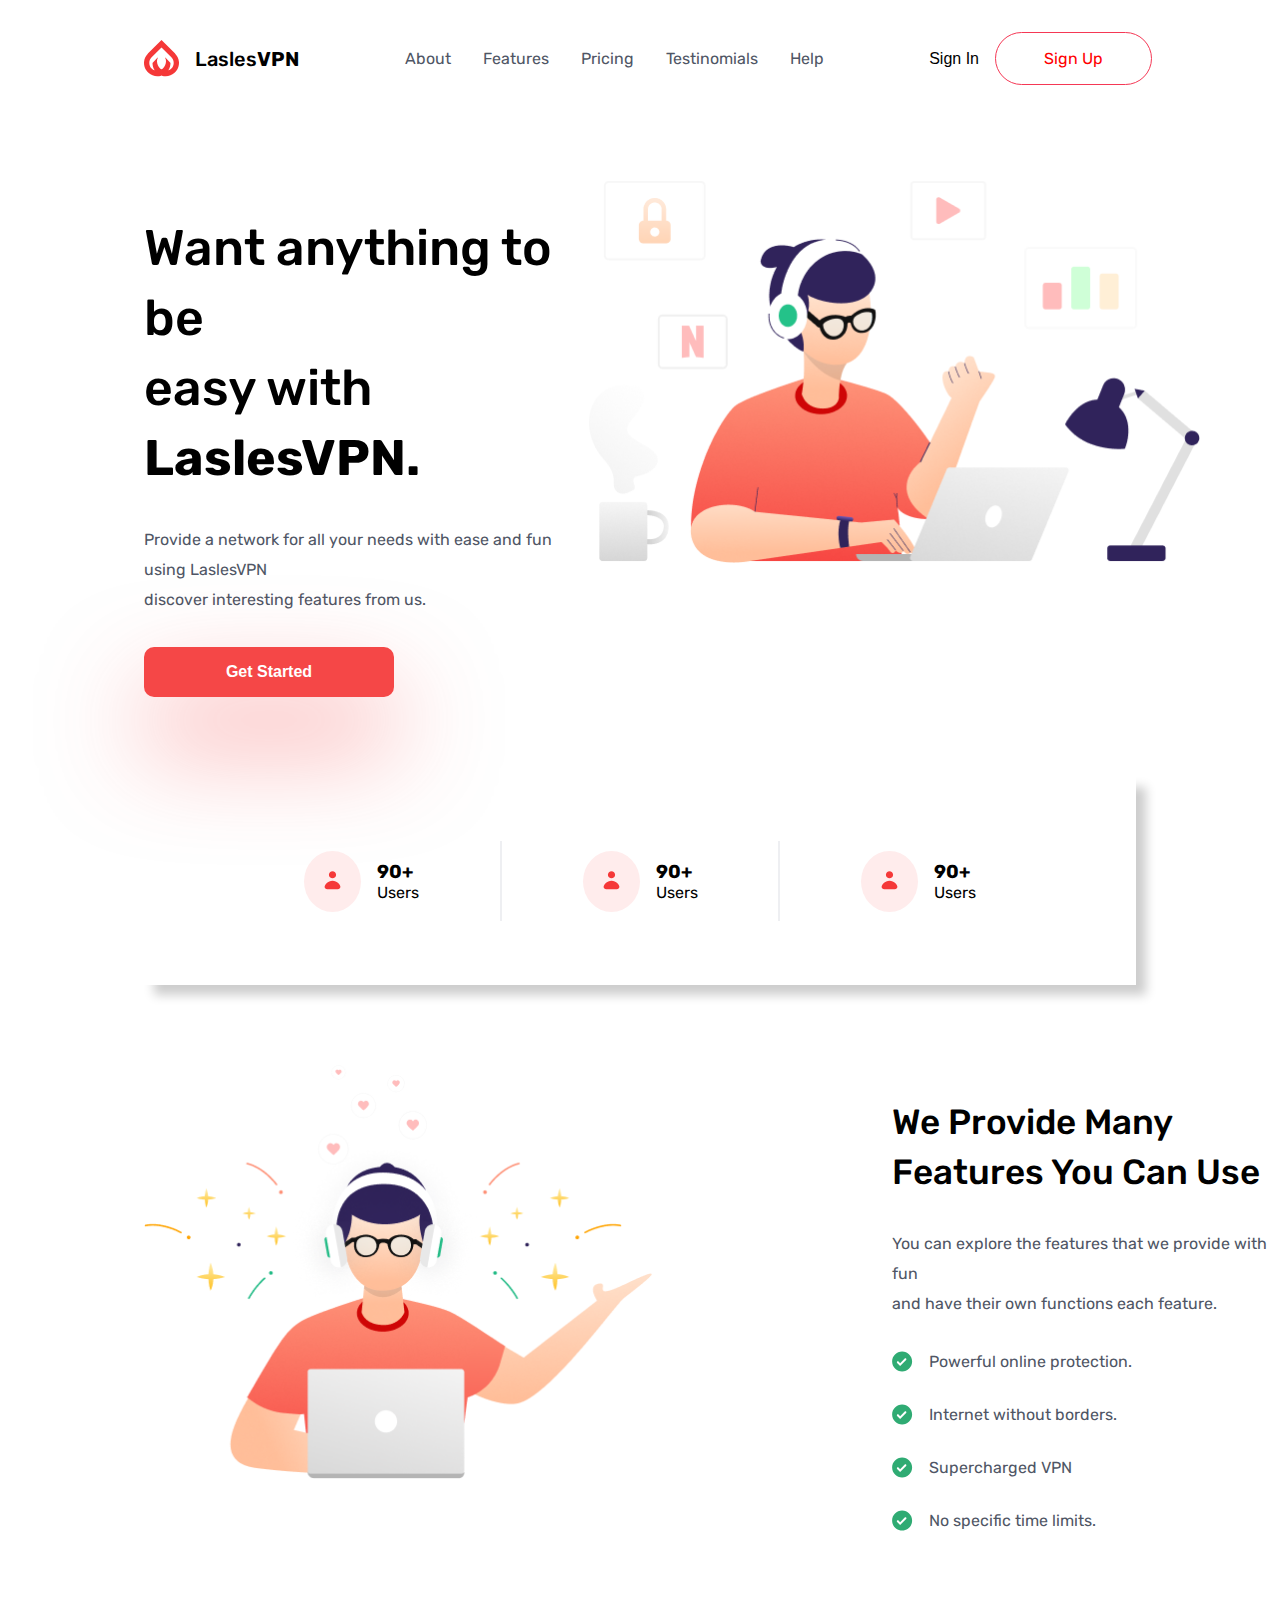
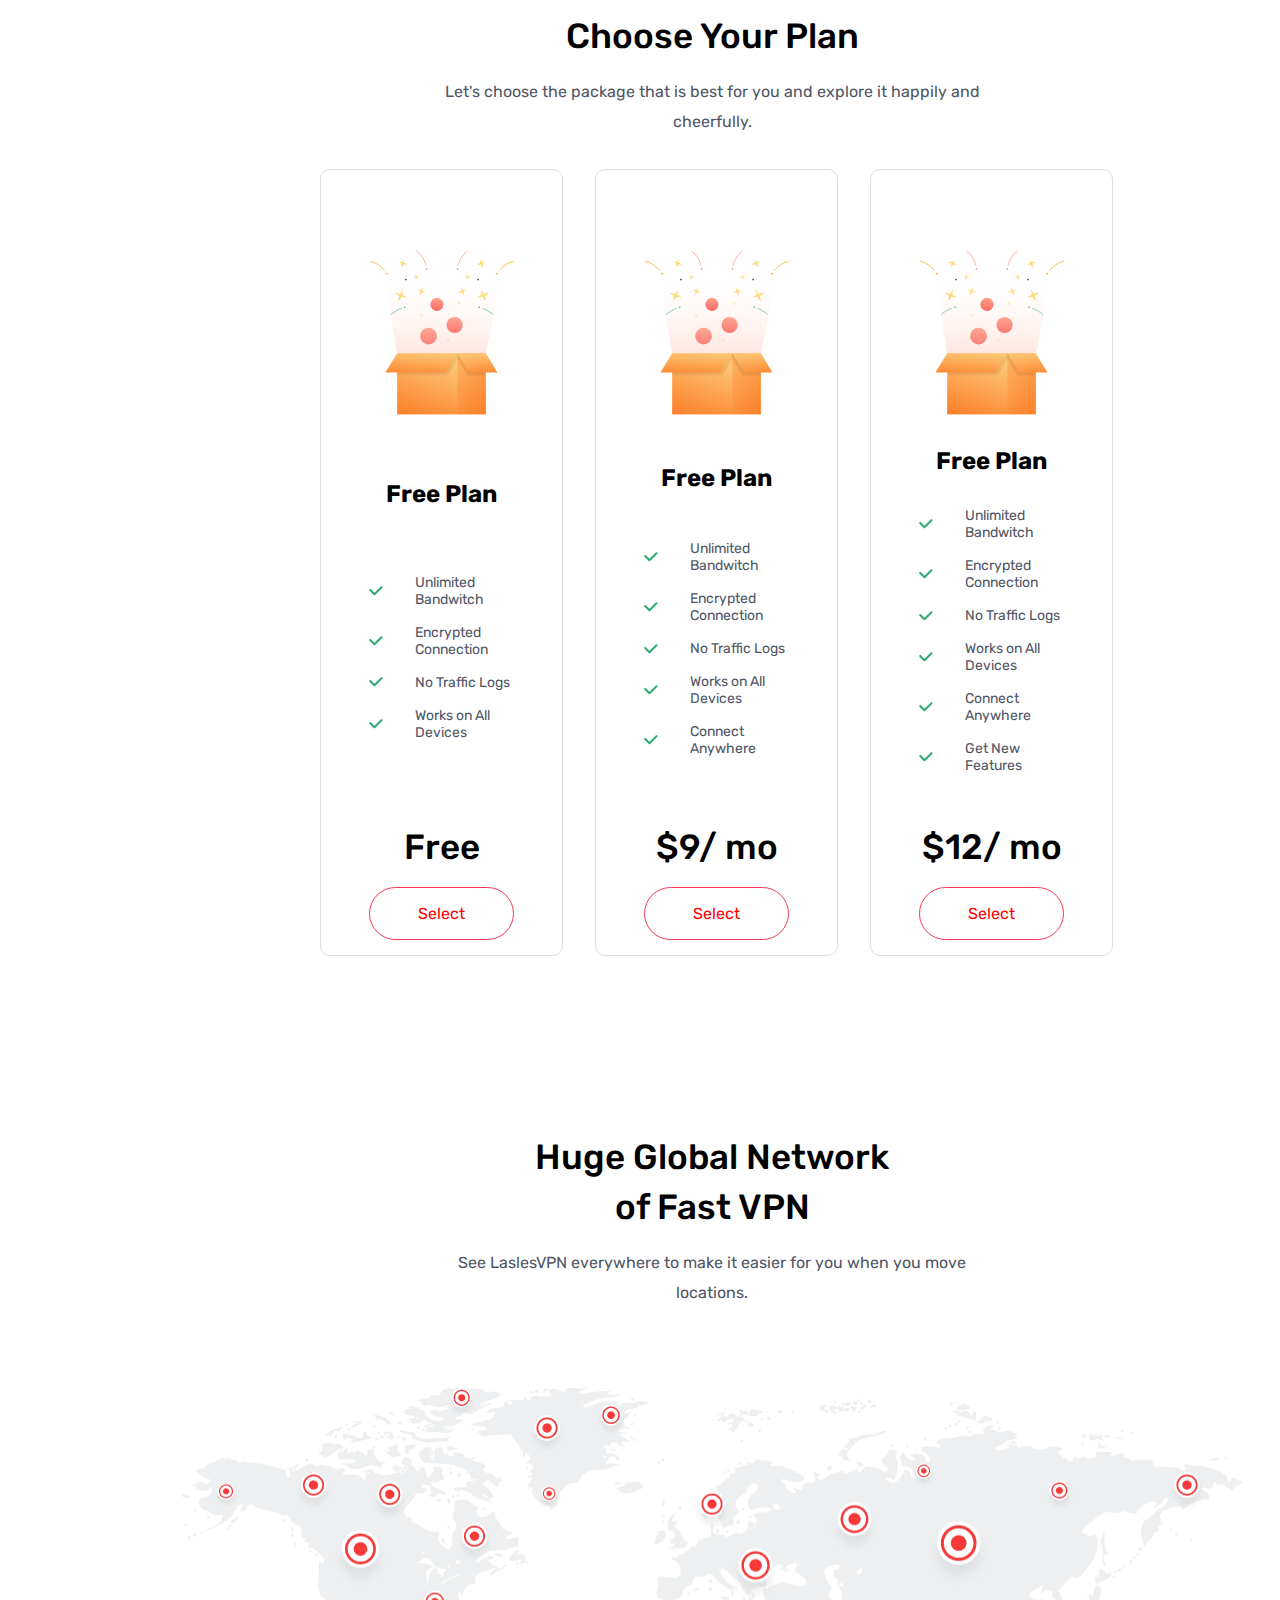
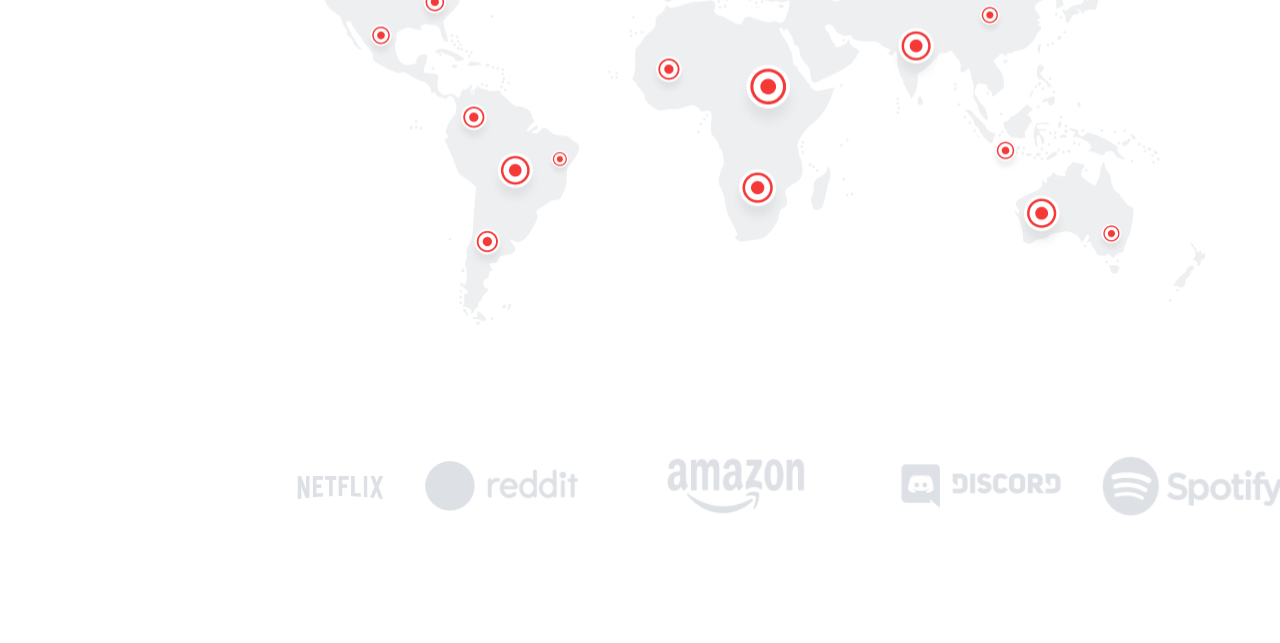
==== index.html @ 089697c0 "Initial Commit" ====
<!DOCTYPE html>
<html lang="en">
<head>
    <meta charset="UTF-8">
    <meta name="viewport" content="width=device-width, initial-scale=1.0">
    <title>LaslesVPN</title>
    <link rel="stylesheet" href="./css/styles.css">
</head>
<body>
    <div class="container">
        <!-- Header Section -->
        <header>
            <div class="logowrapper">
                <img src="./images/logo.svg" alt="" srcset="">
                <p><span class="lasles">Lasles</span><div class="vpn">vpn</div></p>
            </div>
            <nav class="nav-links">
                <ul>
                    <li>About</li>
                    <li>Features</li>
                    <li>Pricing</li>
                    <li>Testinomials</li>
                    <li>Help</li>
                </ul>
            </nav>
            <div class="buttons">
                <button>Sign In</button>
                <buttton class="btn">Sign Up</buttton>
            </div>
        </header>

        <!-- Hero Section -->

        <div class="hero">
            <div class="left-section">
                <h1>Want anything to be <br> easy with <span class="bolder">LaslesVPN.</span> </h1>
                <p>Provide a network for all your needs with ease and fun using LaslesVPN <br> discover interesting features from us.</p>
                <button class="get-started">get started</button>
            </div>
            <div class="right-section">
                <img src="./images/study.png" alt="studying" srcset="" height="382" width="611">
            </div>
        </div>

        <div class="feature">
            <div class="feature-box">
               <div class="iconswrapper">
                <img src="./images/user.svg" alt="" srcset="">
               </div> 
                <div>
                    <h3>90+</h3>
                    <p>Users</p>
                </div>    
            </div>
            <div class="border"></div>
            <div class="feature-box">
               <div class="iconswrapper">
                <img src="./images/user.svg" alt="" srcset="">
               </div> 
                <div>
                    <h3>90+</h3>
                    <p>Users</p>
                </div>    
            </div>
            <div class="border"></div>
            <div class="feature-box">
               <div class="iconswrapper">
                <img src="./images/user.svg" alt="" srcset="">
               </div> 
                <div>
                    <h3>90+</h3>
                    <p>Users</p>
                </div>    
            </div>
        </div>

        <!-- Services Section -->

        <section class="services">
            <div class="right-section">
                <img src="./images/services.png" alt="" srcset="" height="414" width="508">
            </div>
            <div class="left-section">
                <h2>We Provide Many <br> Features You Can Use</h2>
                <p>You can explore the features that we provide with fun <br> and have their own functions each feature.</p>
                <div class="points">
                    <img src="./images/check.svg" alt="" srcset=""> <p>Powerful online protection.</p>
                </div>
                <div class="points">
                    <img src="./images/check.svg" alt="" srcset=""> <p>Internet without borders.</p>
                </div>
                <div class="points">
                    <img src="./images/check.svg" alt="" srcset=""> <p>Supercharged VPN</p>
                </div>
                <div class="points">
                    <img src="./images/check.svg" alt="" srcset=""> <p>No specific time limits.</p>
                </div>
            </div>
        </section>

        <!-- Plans Section -->

        <section class="plans">
            <h1>Choose Your Plan</h1>
            <p>Let's choose the package that is best for you and explore it happily and <br>cheerfully.</p>

            <div class="cards-container">
                <div class="cards">
                   <img src="./images/box.svg" alt="" width="144" height="165">
                   <h2>Free Plan</h2>
                   <ul>
                    <li> <img src="./images/tick.svg" alt=""> Unlimited Bandwitch</li>
                    <li> <img src="./images/tick.svg" alt=""> Encrypted Connection</li>
                    <li> <img src="./images/tick.svg" alt=""> No Traffic Logs</li>
                    <li> <img src="./images/tick.svg" alt=""> Works on All Devices</li>
                   </ul>

                   <div>
                    <h1 style="padding-bottom: 2rem;">Free</h1>
                   <buttton class="btn">Select</buttton>
                   </div>
                   
                </div>
                <div class="cards">
                   <img src="./images/box.svg" alt="" width="144" height="165">
                   <h2>Free Plan</h2>
                   <ul>
                    <li> <img src="./images/tick.svg" alt=""> Unlimited Bandwitch</li>
                    <li> <img src="./images/tick.svg" alt=""> Encrypted Connection</li>
                    <li> <img src="./images/tick.svg" alt=""> No Traffic Logs</li>
                    <li> <img src="./images/tick.svg" alt=""> Works on All Devices</li>
                    <li><img src="./images/tick.svg" alt="" srcset="">Connect Anywhere</li>
                   </ul>

                   <div>
                    <h1 style="padding-bottom: 2rem;">$9/ mo</h1>
                   <buttton class="btn">Select</buttton>
                   </div>
                   
                </div>
                <div class="cards">
                   <img src="./images/box.svg" alt="" width="144" height="165">
                   <h2>Free Plan</h2>
                   <ul>
                    <li> <img src="./images/tick.svg" alt=""> Unlimited Bandwitch</li>
                    <li> <img src="./images/tick.svg" alt=""> Encrypted Connection</li>
                    <li> <img src="./images/tick.svg" alt=""> No Traffic Logs</li>
                    <li> <img src="./images/tick.svg" alt=""> Works on All Devices</li>
                    <li><img src="./images/tick.svg" alt="" srcset="">Connect Anywhere</li>
                    <li><img src="./images/tick.svg" alt="" srcset="">Get New Features</li>
                   </ul>

                   <div>
                    <h1 style="padding-bottom: 2rem;">$12/ mo</h1>
                   <buttton class="btn">Select</buttton>
                   </div>
                   
                </div>
              

            </div>

        </section>


        <!-- Network Section -->

        <section class="network">
            <h1>Huge Global Network <br> of Fast VPN</h1>
            <p>See LaslesVPN everywhere to make it easier for you when you move <br> locations.</p>
            <div style="text-align: center;">
                <img src="./images/Huge Global.png" alt="" width="1060" height="537">
            </div>

            <div class="partners">
                <img src="./images/Netflix.png" alt="" srcset="" width="190" height="60">
                <img src="./images/Reddit.png" alt="" srcset="" width="156" height="50">
                <img src="./images/amazon.png" alt="" srcset="" width="250" height="250">
                <img src="./images/discord.png" alt="" srcset="" width="190" height="60">
                <img src="./images/spotify.png" alt="" srcset="" width="190" height="60">

            </div>

        </section>

    </div>
</body>
</html>
---- css/styles.css ----
@import url('https://fonts.googleapis.com/css2?family=Rubik:wght@400;500;600;700;800;900&display=swap');

*{
    margin: 0;
    padding: 0;
    box-sizing: border-box;
}
ul{
    list-style: none;
}
.bolder{
    font-weight: 700;
}
body{
    font-family: 'Rubik',sans-serif;
}

.container{
    padding-left: 9rem;
}

header{
    padding-top: 2rem;
    display: flex;
    justify-content: space-between;
    align-items: center;
}

.logowrapper{
    display: flex;
    align-items: center;
    font-size: 20px;
}
.logowrapper img{
    width: 35px;
    margin-right: 1rem;
}

.lasles{
    font-weight: 500;
}

.vpn{
    font-weight: 700;
    text-transform: uppercase;
}

.nav-links ul{
    
    display: flex;
    gap: 2rem;
    color: #4F5665;
}

.buttons{
    display: flex;
    gap: 1rem;
    padding-right: 8rem;
    align-items: center;
}
button{
    background-color: transparent;
    border: none;
    font-size: 16px;
}
.btn{
    border: 1px solid #F53855;
    padding: 1rem 3rem;
    border-radius: 50px;
    color: red;
}

.btn:hover{
    background-color: #F53855;
    color: #fff;
}

.hero{
    display: flex;
    margin-top: 6rem;
    padding-right: 5rem;
    gap: 1rem;
}
.left-section{
    display: flex;
    width: 50%;
    padding-top: 2rem;
    flex-direction: column;
    gap: 2rem;
}

.left-section h1{
    font-weight: 500;
    font-size: 50px;
    line-height: 70px;
}

.left-section p{
    
    font-size: 16px;
    color: #4F5665;
    line-height: 30px;
    letter-spacing: 2;
}

.get-started{

    font-size: 16px;
    background-color: #F54747;
    color: #fff;
    width: 250px;
    padding: 1rem 5rem;
    border-radius: 10px;
    text-transform: capitalize;
    font-weight: 700;
    box-shadow: #f5474780 0px 48px 100px 0px;
    border: none;
    cursor: pointer;
    transition: all 0.3s ease;
}

.feature{
    display: flex;
    padding: 4rem 10rem;
    gap: 2rem;
    justify-content: space-between;
    align-items: center;
    margin: 5rem 9rem;
    margin-left: 0;
    box-shadow: 10px 10px 10px rgba(0,0,0,0.2);
}

.feature-box{
    display: flex;
    gap: 1rem;
    justify-content: center;
    align-items: center;
  
}

.iconswrapper{

    padding: 1rem;
    border-radius: 50%;
    border: none;
    background-color: #FFECEC;
}

.border{
    border-right: 2px solid #EEEFF2;
    height: 5rem;
}

.services{
    display: flex;
    gap: 15rem;
}

.left-section h2{

    font-size: 35px;
    font-weight: 500;
    line-height: 50px;

}

.points{
    display: flex;
    gap: 1rem;
    align-items: center;
}

.points p{
    line-height: 10px;
}

.plans{
    padding-top: 5rem;
}

.plans h1{

    font-size: 35px;
    font-weight: 500;
    line-height: 50px;
    text-align: center;
    padding-bottom: 1rem;

}

.plans p{

    color: #4F5665;
    font-size: 16px;
    line-height: 30px;
    text-align: center;
    padding-bottom: 1rem;
}

.cards-container{

    display: flex;
    padding: 1rem 11rem;
    gap: 2rem;

}

.cards{

    display: flex;
    flex-direction: column;
    gap: 2rem;
    padding: 5rem 3rem 2rem 3rem;
    border: 1px solid #DDDDDD;
    border-radius: 10px;
    align-items: center;
    justify-content: space-between;

}
.cards:hover{

    border-color: #F54747;
}

.cards:hover .btn{

    background-color: #F53855;
    color: #fff;
}

.cards ul li{

    display: flex;
    align-items: center;
    gap: 2rem;
    font-size: 14px;
    color: #4F5665;
    padding-bottom: 1rem;
   
}

.network{
    padding-top: 10rem;
}

.network h1{

    font-size: 35px;
    text-align: center;
    font-weight: 500;
    padding-bottom: 1rem;
    line-height: 50px;
}

.network p{

    font-size: 16px;
    line-height: 30px;
    color: #4F5665;
    text-align: center;
    padding-bottom: 5rem;
}

.partners{
    display: flex;
    gap: 2rem;
    padding: 2rem 9rem;
    align-items: center;
}
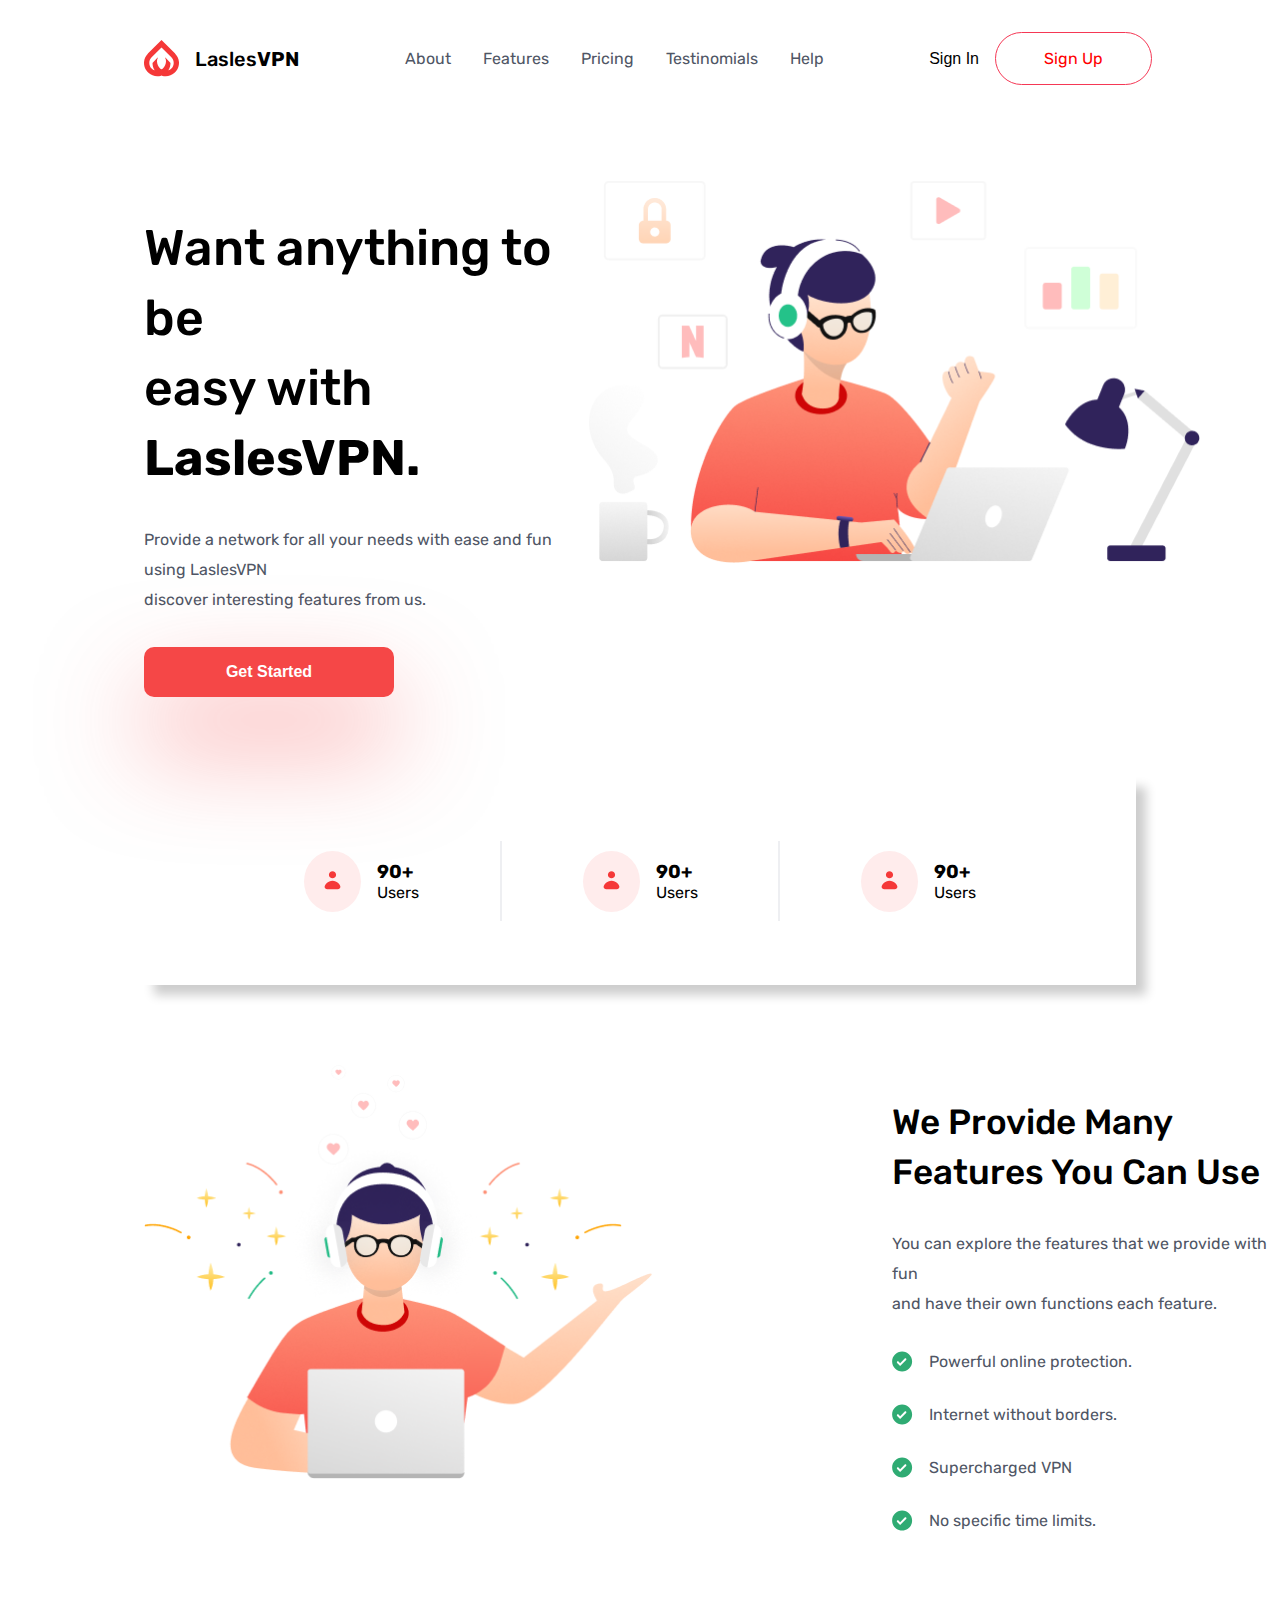
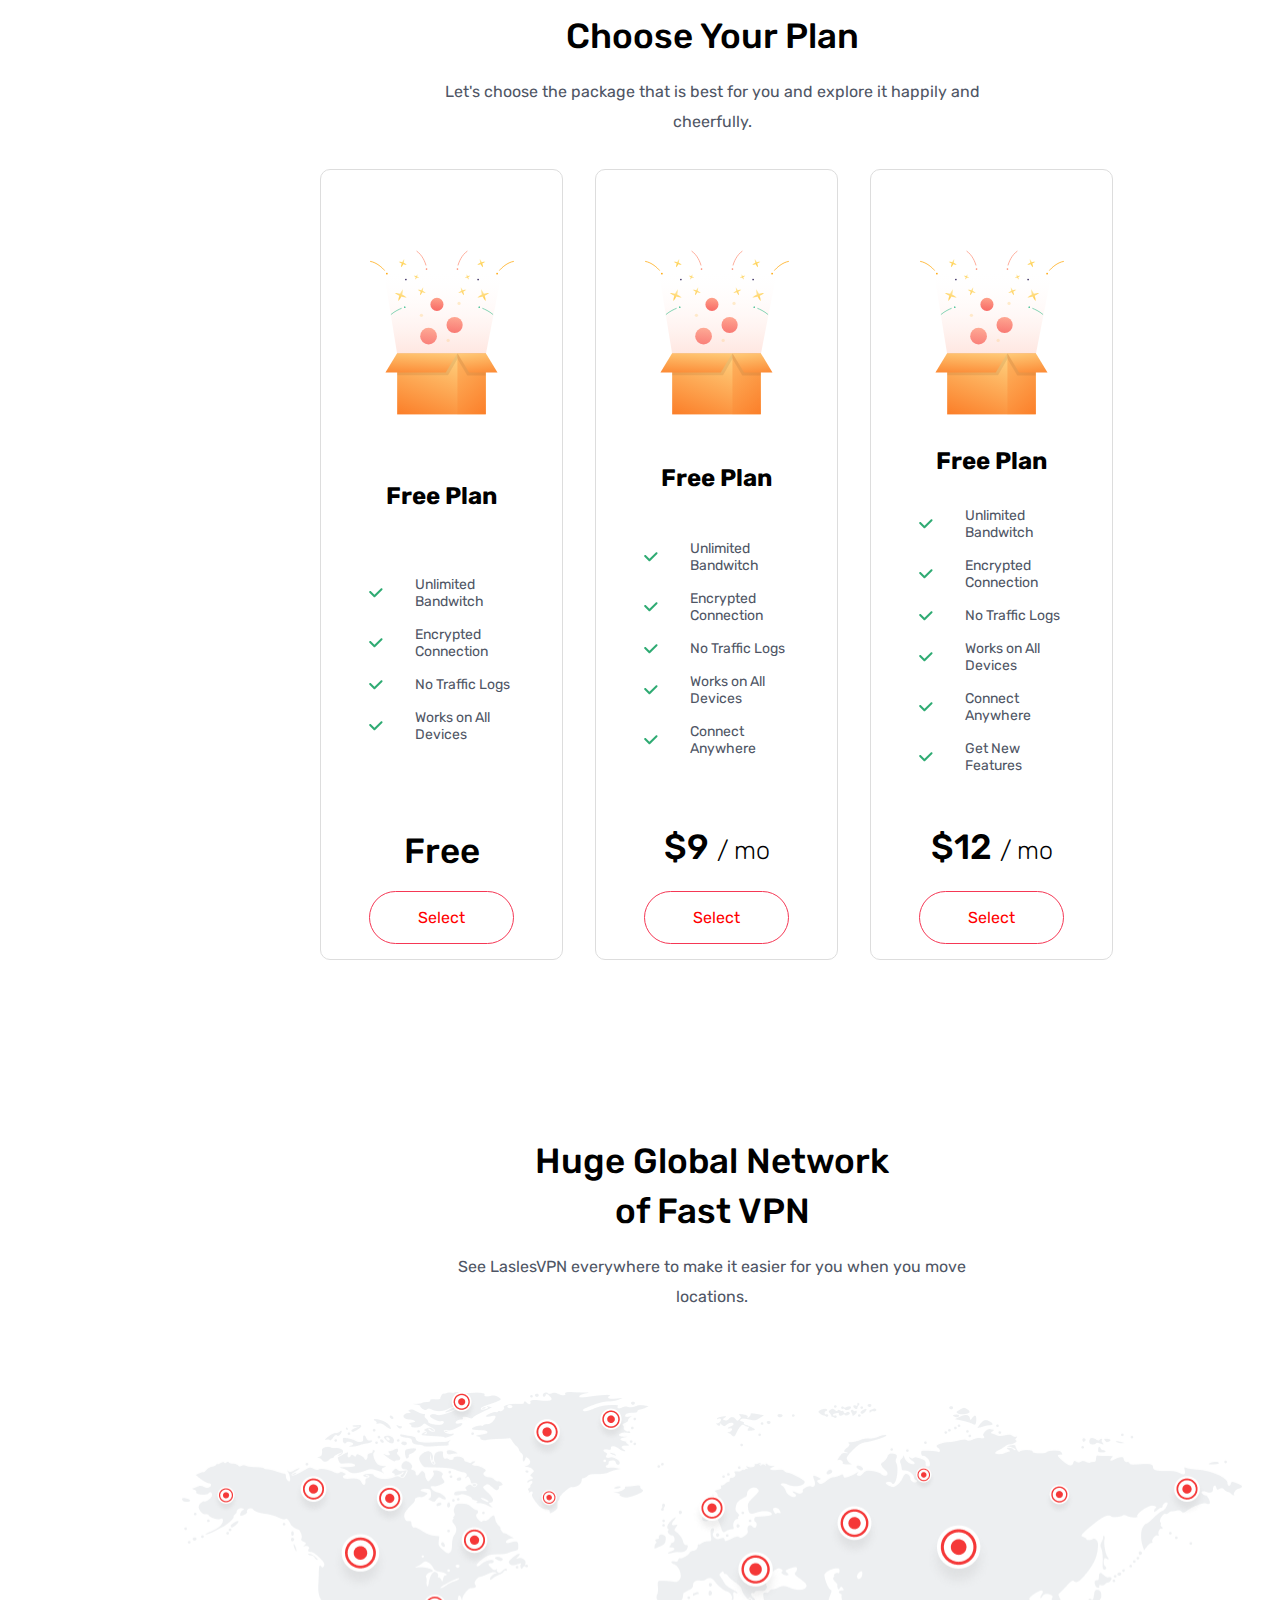
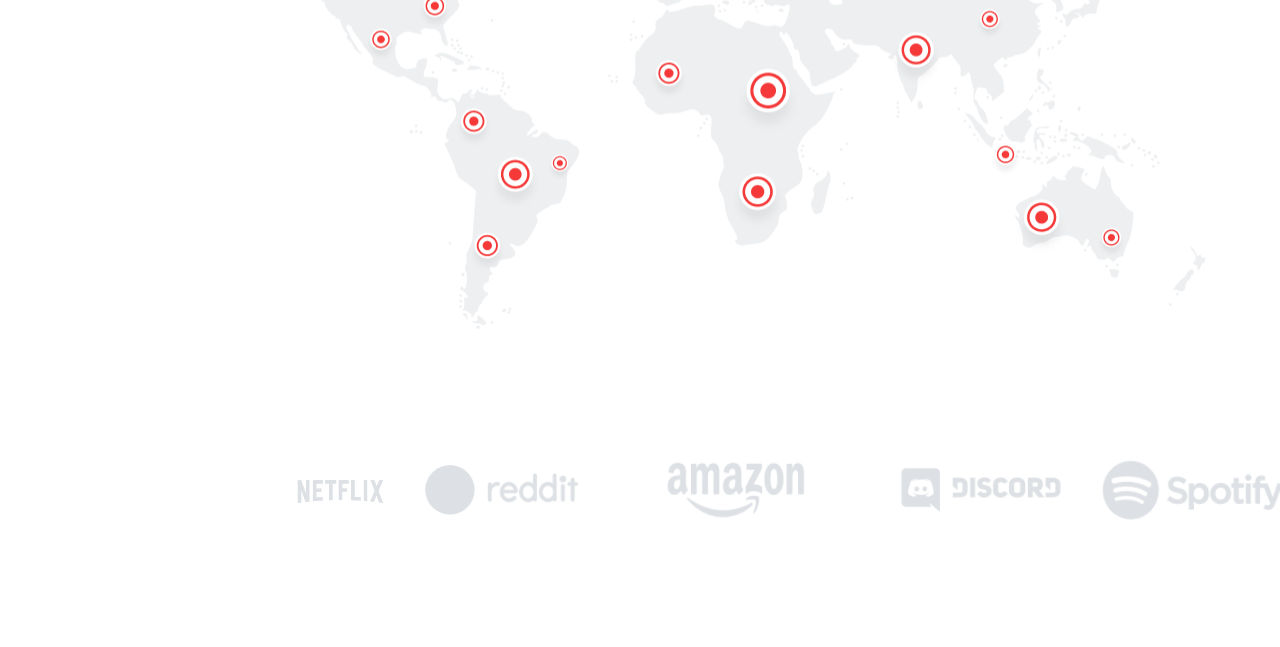
==== commit b0982963: "Network Section Completion" ====
--- a/index.html
+++ b/index.html
@@ -133,7 +133,7 @@
                    </ul>
 
                    <div>
-                    <h1 style="padding-bottom: 2rem;">$9/ mo</h1>
+                    <h1 style="padding-bottom: 2rem;">$9 <span style="font-size: 25px; font-weight: 300;">/ mo</span> </h1>
                    <buttton class="btn">Select</buttton>
                    </div>
                    
@@ -151,7 +151,7 @@
                    </ul>
 
                    <div>
-                    <h1 style="padding-bottom: 2rem;">$12/ mo</h1>
+                    <h1 style="padding-bottom: 2rem;">$12 <span style="font-size: 25px; font-weight: 300;">/ mo</span> </h1>
                    <buttton class="btn">Select</buttton>
                    </div>
                    
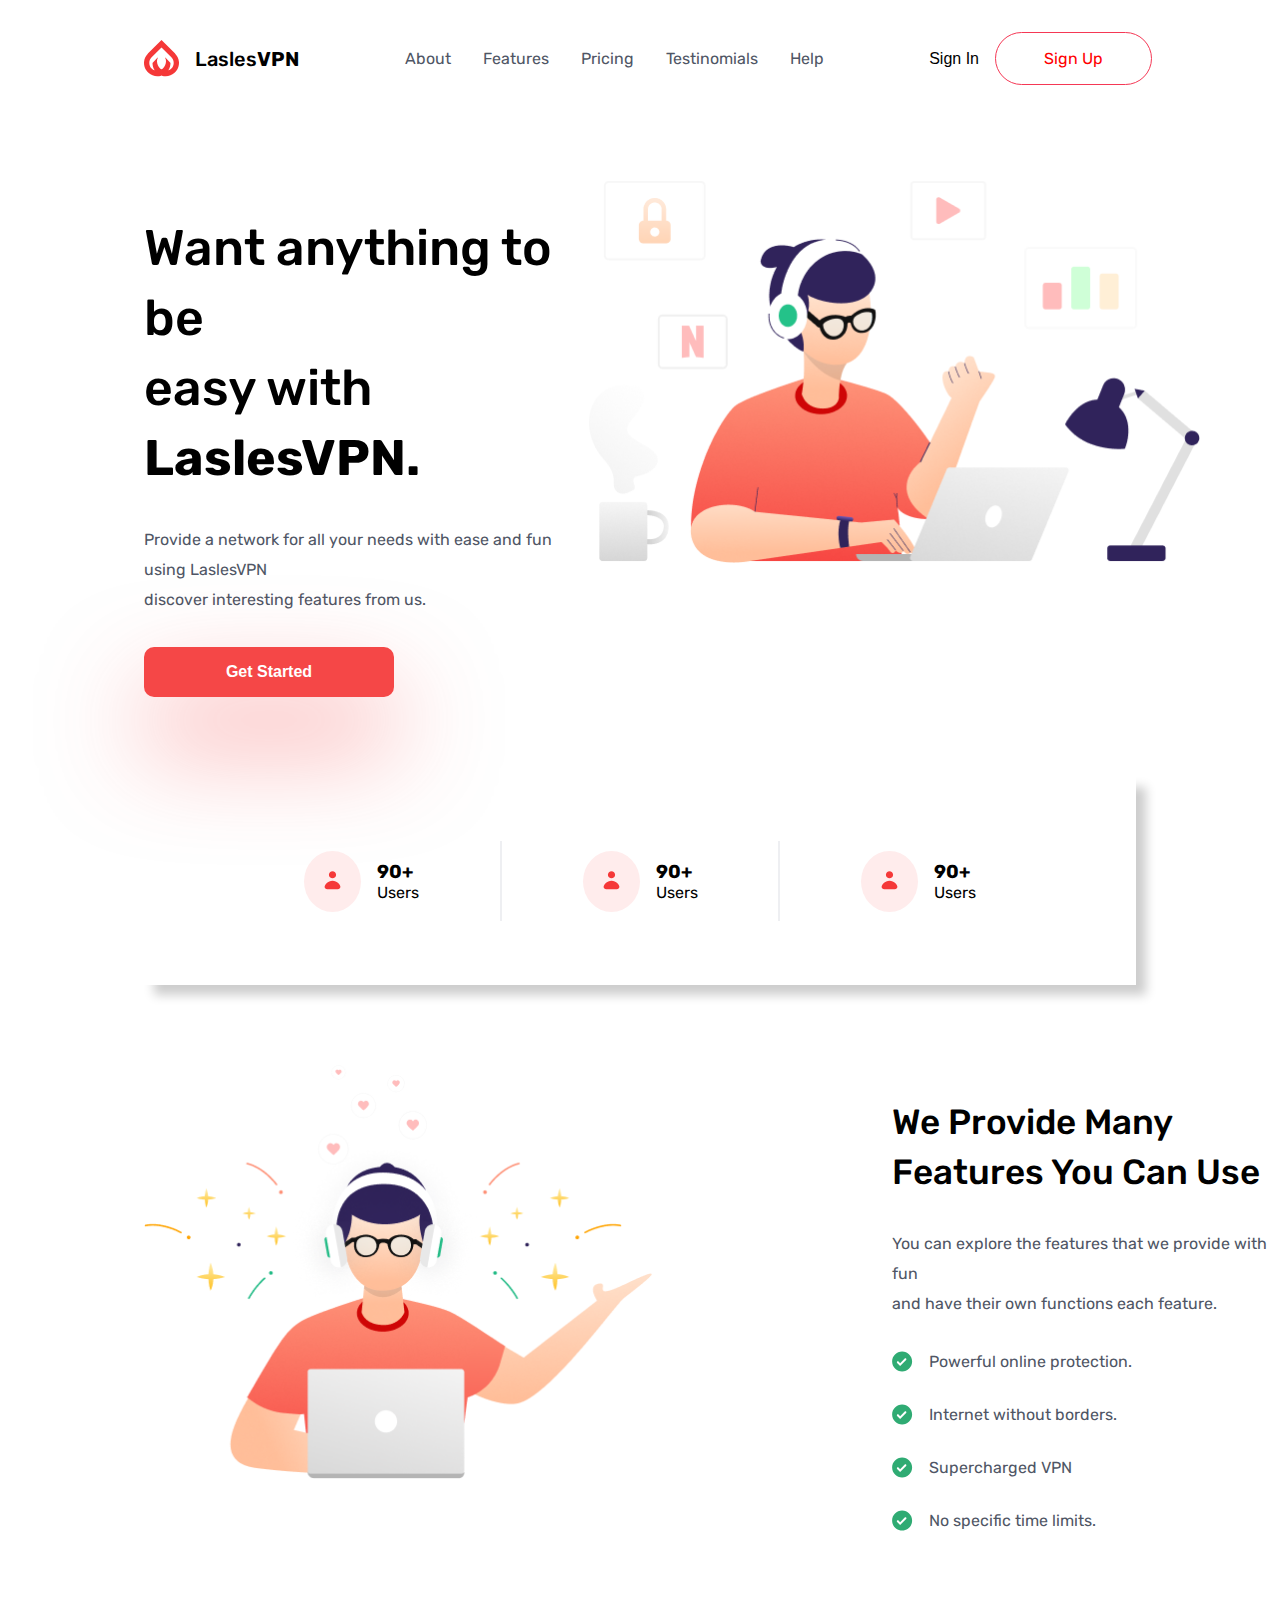
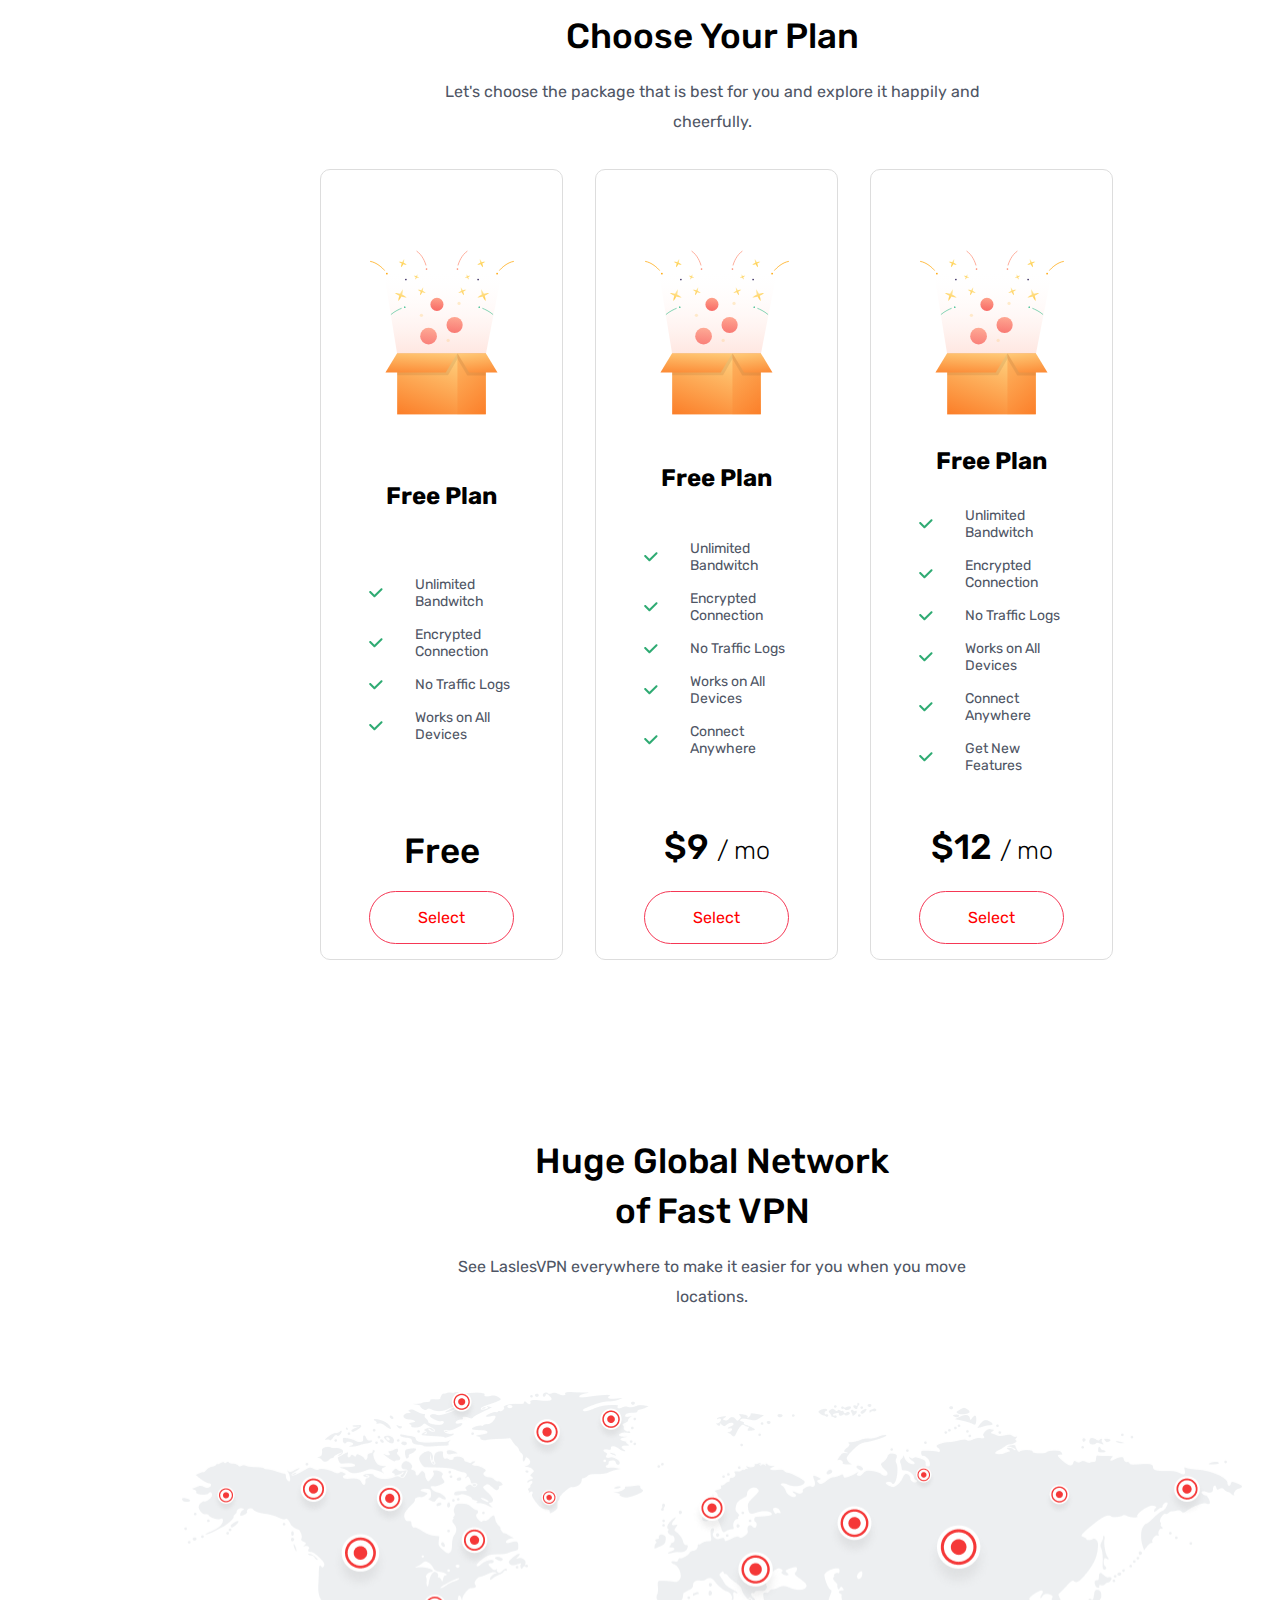
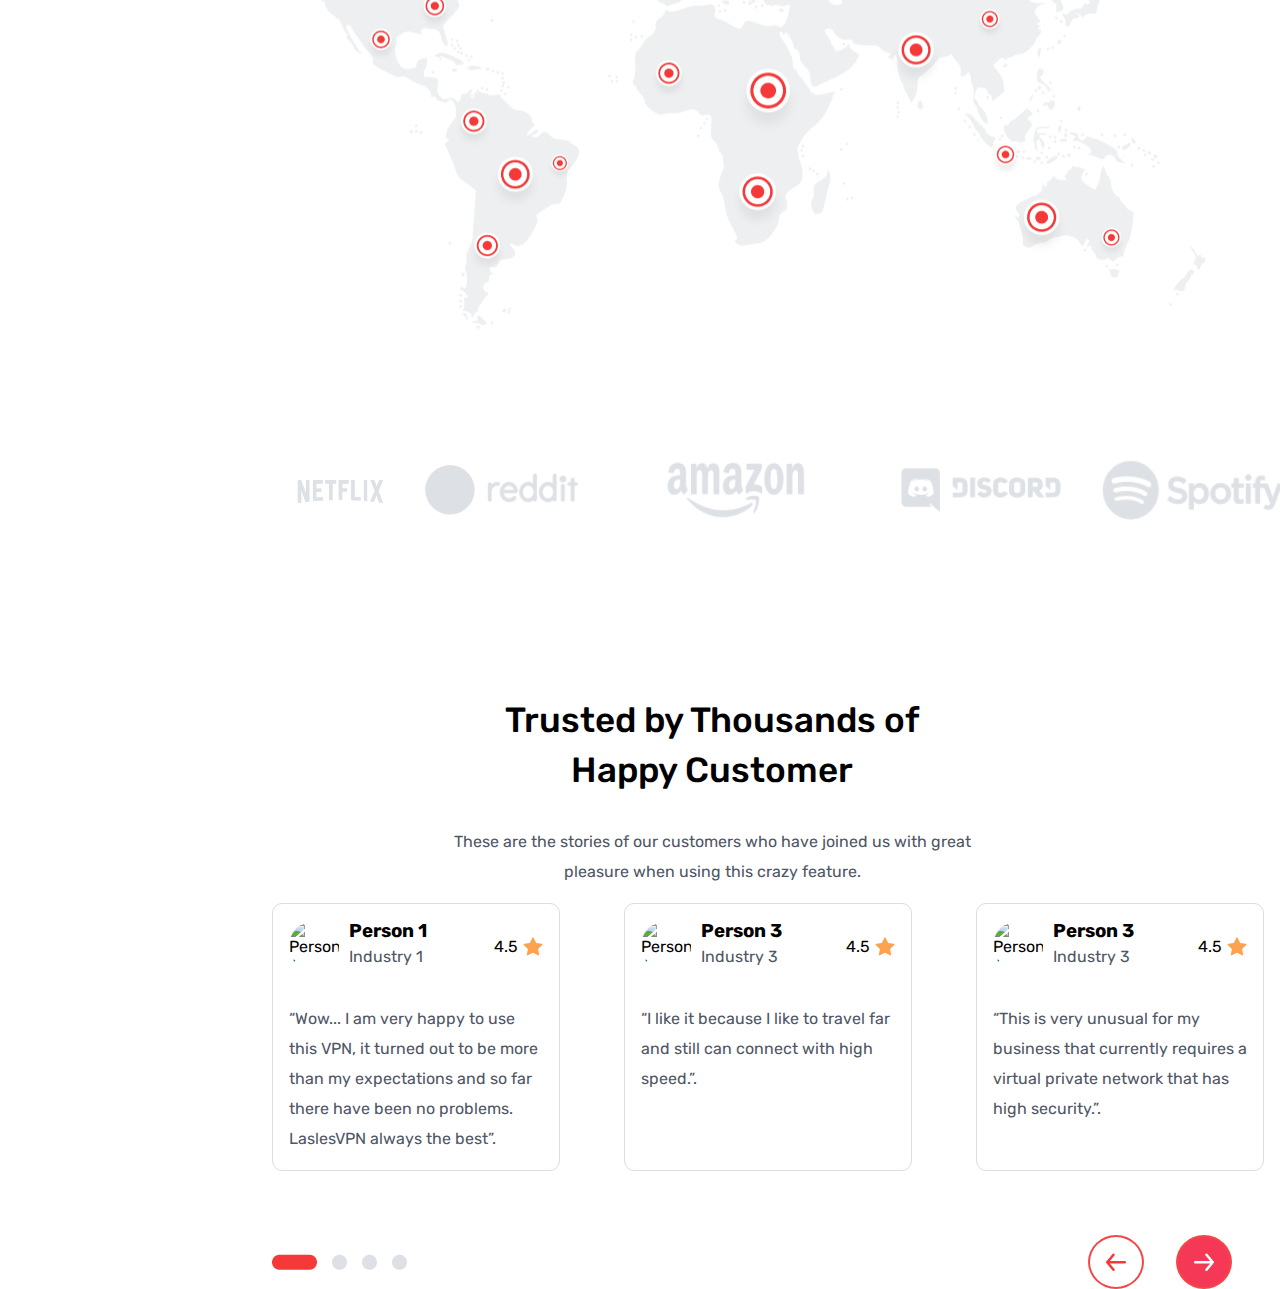
==== commit b29e2970: "Testimonials Section Completed" ====
--- a/index.html
+++ b/index.html
@@ -183,6 +183,82 @@
 
         </section>
 
+        <!-- Testimonials Section -->
+
+        <section class="testimonials">
+            <h1>Trusted by Thousands of <br> Happy Customer</h1>
+            <p>These are the stories of our customers who have joined us with great <br> pleasure when using this crazy feature.</p>
+
+            <div class="feedback-container">
+                <!-- Testimonial 1 -->
+                <div class="testimonial-box">
+                    <div class="testimonial-header">
+                        <div class="testimonial-header-left">
+                            <img src="https://www.zooplus.ie/magazine/wp-content/uploads/2022/04/black-golden-retriever-with-a-blue-dummy.jpeg" alt="Person 1" class="testimonial-image">
+                            <div>
+                                <h3>Person 1</h3>
+                                <p style="padding-top: 0;">Industry 1</p>
+                            </div>
+                        </div>
+                        <div class="testimonial-rating">
+                            4.5
+                            <img src="./images/star.svg" alt="Star" class="star-image">
+                        </div>
+                    </div>
+                    <p>“Wow... I am very happy to use this VPN, it turned out to be more than my expectations and so far there have been no problems. LaslesVPN always the best”.</p>
+                </div>
+
+                <!-- Testimonial 2 -->
+
+                <div class="testimonial-box">
+                    <div class="testimonial-header">
+                        <div class="testimonial-header-left">
+                            <img src="https://www.zooplus.ie/magazine/wp-content/uploads/2022/04/black-golden-retriever-with-a-blue-dummy.jpeg" alt="Person 1" class="testimonial-image">
+                            <div>
+                                <h3>Person 3</h3>
+                                <p style="padding-top: 0;">Industry 3</p>
+                            </div>
+                        </div>
+                        <div class="testimonial-rating">
+                            4.5
+                            <img src="./images/star.svg" alt="Star" class="star-image">
+                        </div>
+                    </div>
+                    <p>“I like it because I like to travel far and still can connect with high speed.”.</p>
+                </div>
+
+                <!-- Testimonial 3 -->
+
+                <div class="testimonial-box">
+                    <div class="testimonial-header">
+                        <div class="testimonial-header-left">
+                            <img src="https://www.zooplus.ie/magazine/wp-content/uploads/2022/04/black-golden-retriever-with-a-blue-dummy.jpeg" alt="Person 1" class="testimonial-image">
+                            <div>
+                                <h3>Person 3</h3>
+                                <p style="padding-top: 0;">Industry 3</p>
+                            </div>
+                        </div>
+                        <div class="testimonial-rating">
+                            4.5
+                            <img src="./images/star.svg" alt="Star" class="star-image">
+                        </div>
+                    </div>
+                    <p>“This is very unusual for my business that currently requires a virtual private network that has high security.”.</p>
+                </div>
+            </div>
+
+            <div class="testimonials-footer">
+                <img src="./images/dots.png" alt="">
+                <div class="carousel-controllers">
+                    <div class="controller">
+                        <img src="./images/left.svg" alt="" srcset="">
+                    </div>
+                    <div class="controller2">
+                        <img src="./images/right.svg" alt="" srcset="">
+                    </div>
+                </div>
+            </div>
+        </section>
     </div>
 </body>
 </html>
--- a/css/styles.css
+++ b/css/styles.css
@@ -225,6 +225,7 @@
 .cards:hover .btn{
 
     background-color: #F53855;
+    box-shadow: #f5474780 0px 48px 100px 0px;
     color: #fff;
 }
 
@@ -267,3 +268,116 @@
     padding: 2rem 9rem;
     align-items: center;
 }
+
+.testimonials{
+
+    padding-top: 3rem;
+}
+
+.testimonials h1{
+
+    font-size: 35px;
+    font-weight: 500;
+    line-height: 50px;
+    text-align: center;
+
+}
+
+.testimonials p{
+
+    font-size: 16px;
+    font-weight: 400;
+    line-height: 30px;
+    text-align: center;
+    color: #4F5665;
+    padding-top: 2rem;
+
+}
+
+.feedback-container{
+
+    display: flex;
+    gap: 2rem;
+    padding-left: 7rem;
+}
+
+.testimonial-box {
+    border: 1px solid #DDDDDD;
+    border-radius: 10px;
+    padding: 1rem;
+    margin: 1rem;
+    width: 33%;
+}
+
+.testimonial-header {
+    display: flex;
+    justify-content: space-between;
+    align-items: center;
+}
+
+.testimonial-header-left {
+    display: flex;
+    align-items: center;
+}
+
+.testimonial-image {
+    width: 50px;
+    height: 50px;
+    border-radius: 50%;
+    margin-right: 10px;
+}
+
+.testimonial-rating {
+    display: flex;
+    align-items: center;
+}
+
+.star-image {
+    width: 20px;
+    height: 20px;
+    margin-left: 5px;
+}
+
+.testimonial-box p{
+    text-align: left;
+}
+
+.testimonials-footer{
+
+    display: flex;
+    justify-content: space-between;
+    align-items: center;
+    padding-left: 8rem;
+    padding-top: 3rem;
+   
+}
+
+.carousel-controllers{
+
+    display: flex;
+    gap: 2rem;
+    padding-right: 3rem;
+}
+
+.controller{
+    display: flex;
+    align-items: center;
+    padding: 1rem;
+    border: 2px solid #F54747;
+    color: #F53855;
+    border-radius: 50%;
+}
+
+.controller2{
+    display: flex;
+    align-items: center;
+    padding: 1rem;
+    border: 2px solid #F54747;
+    background-color: #F53855;
+    border-radius: 50%;
+
+}
+
+
+
+
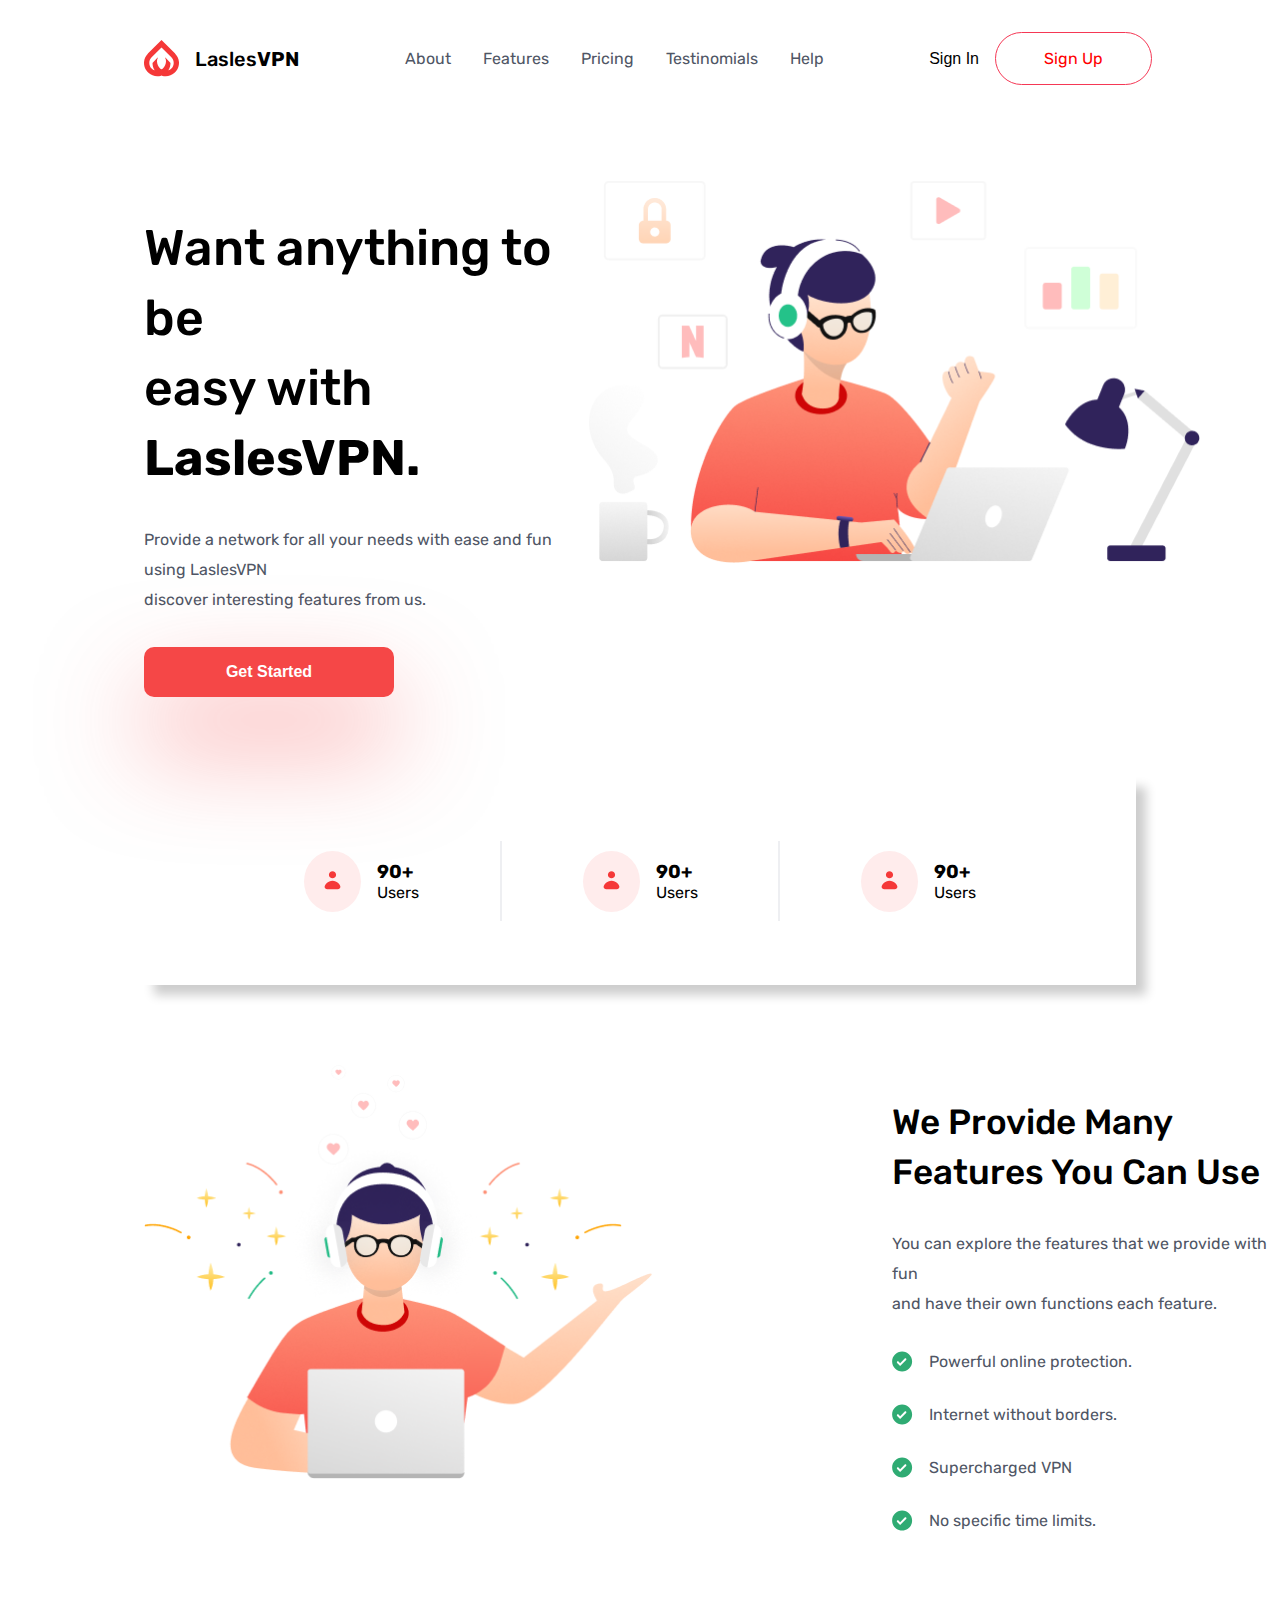
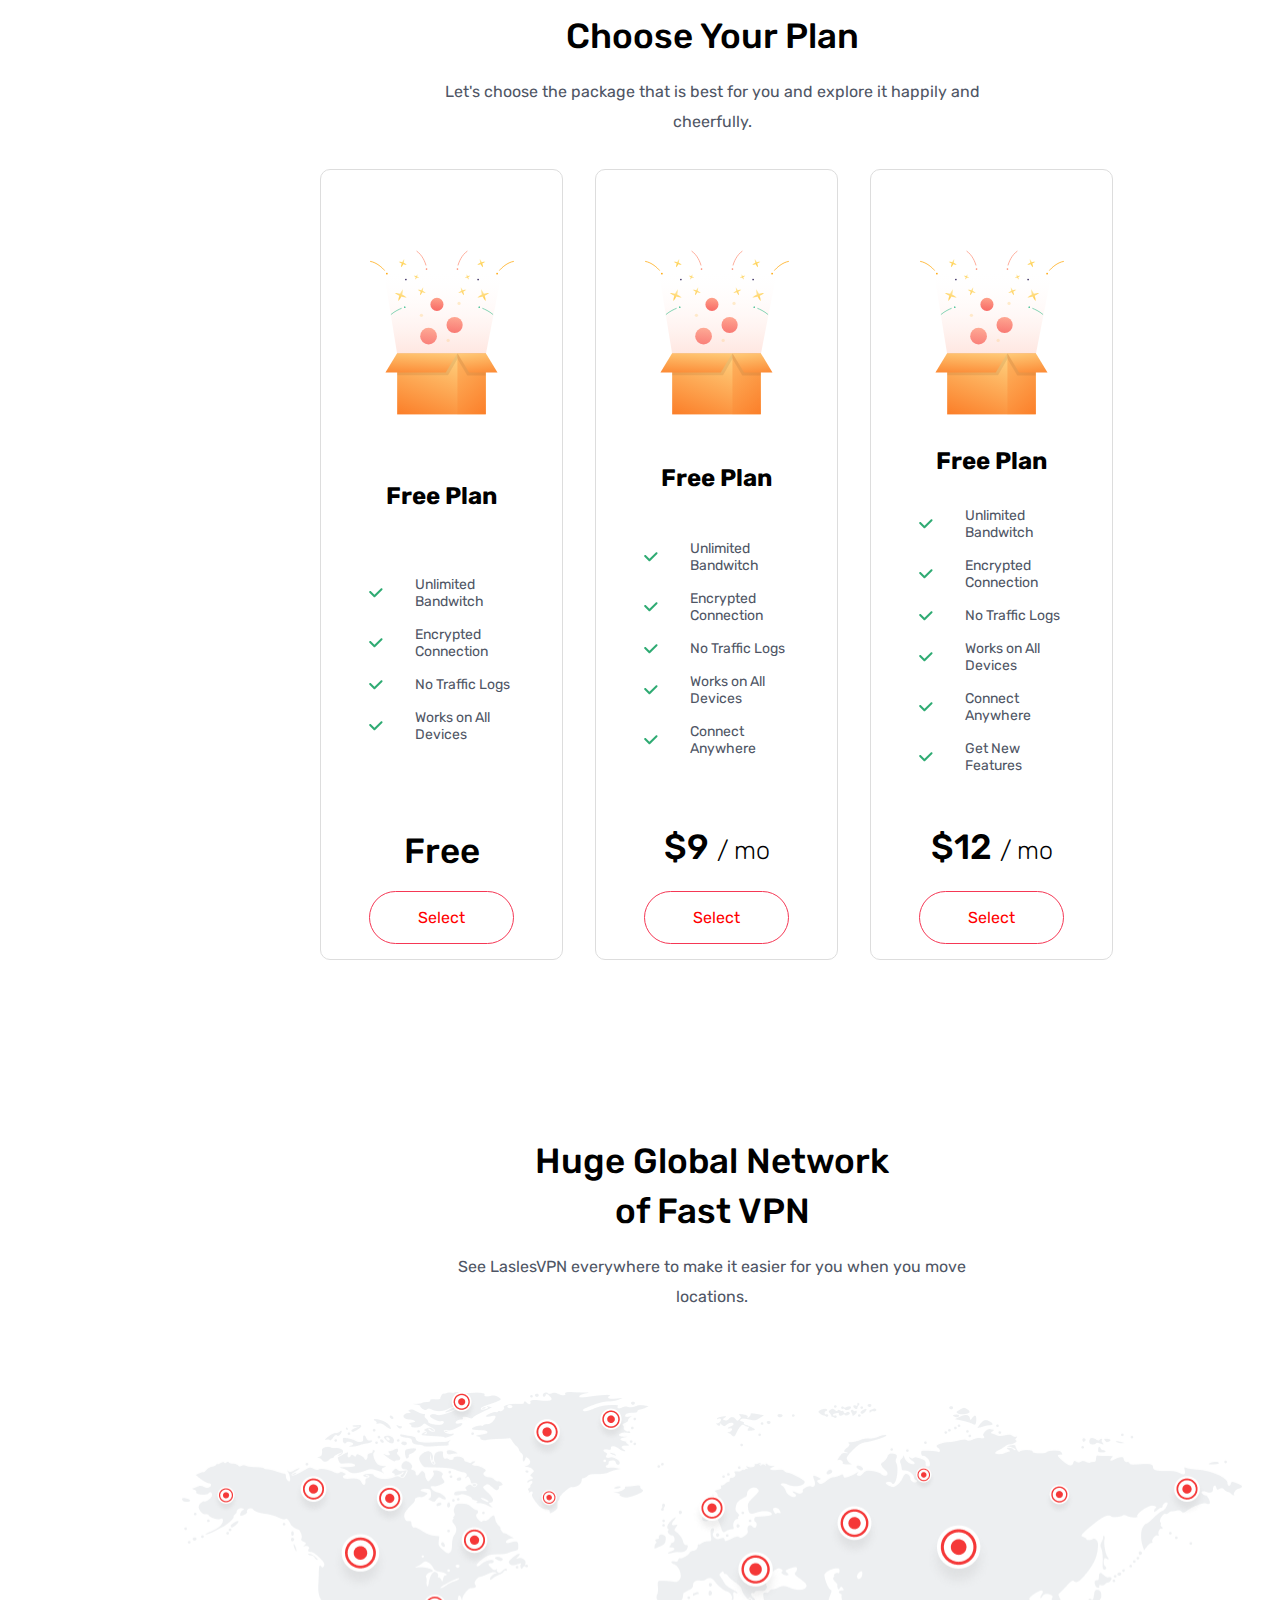
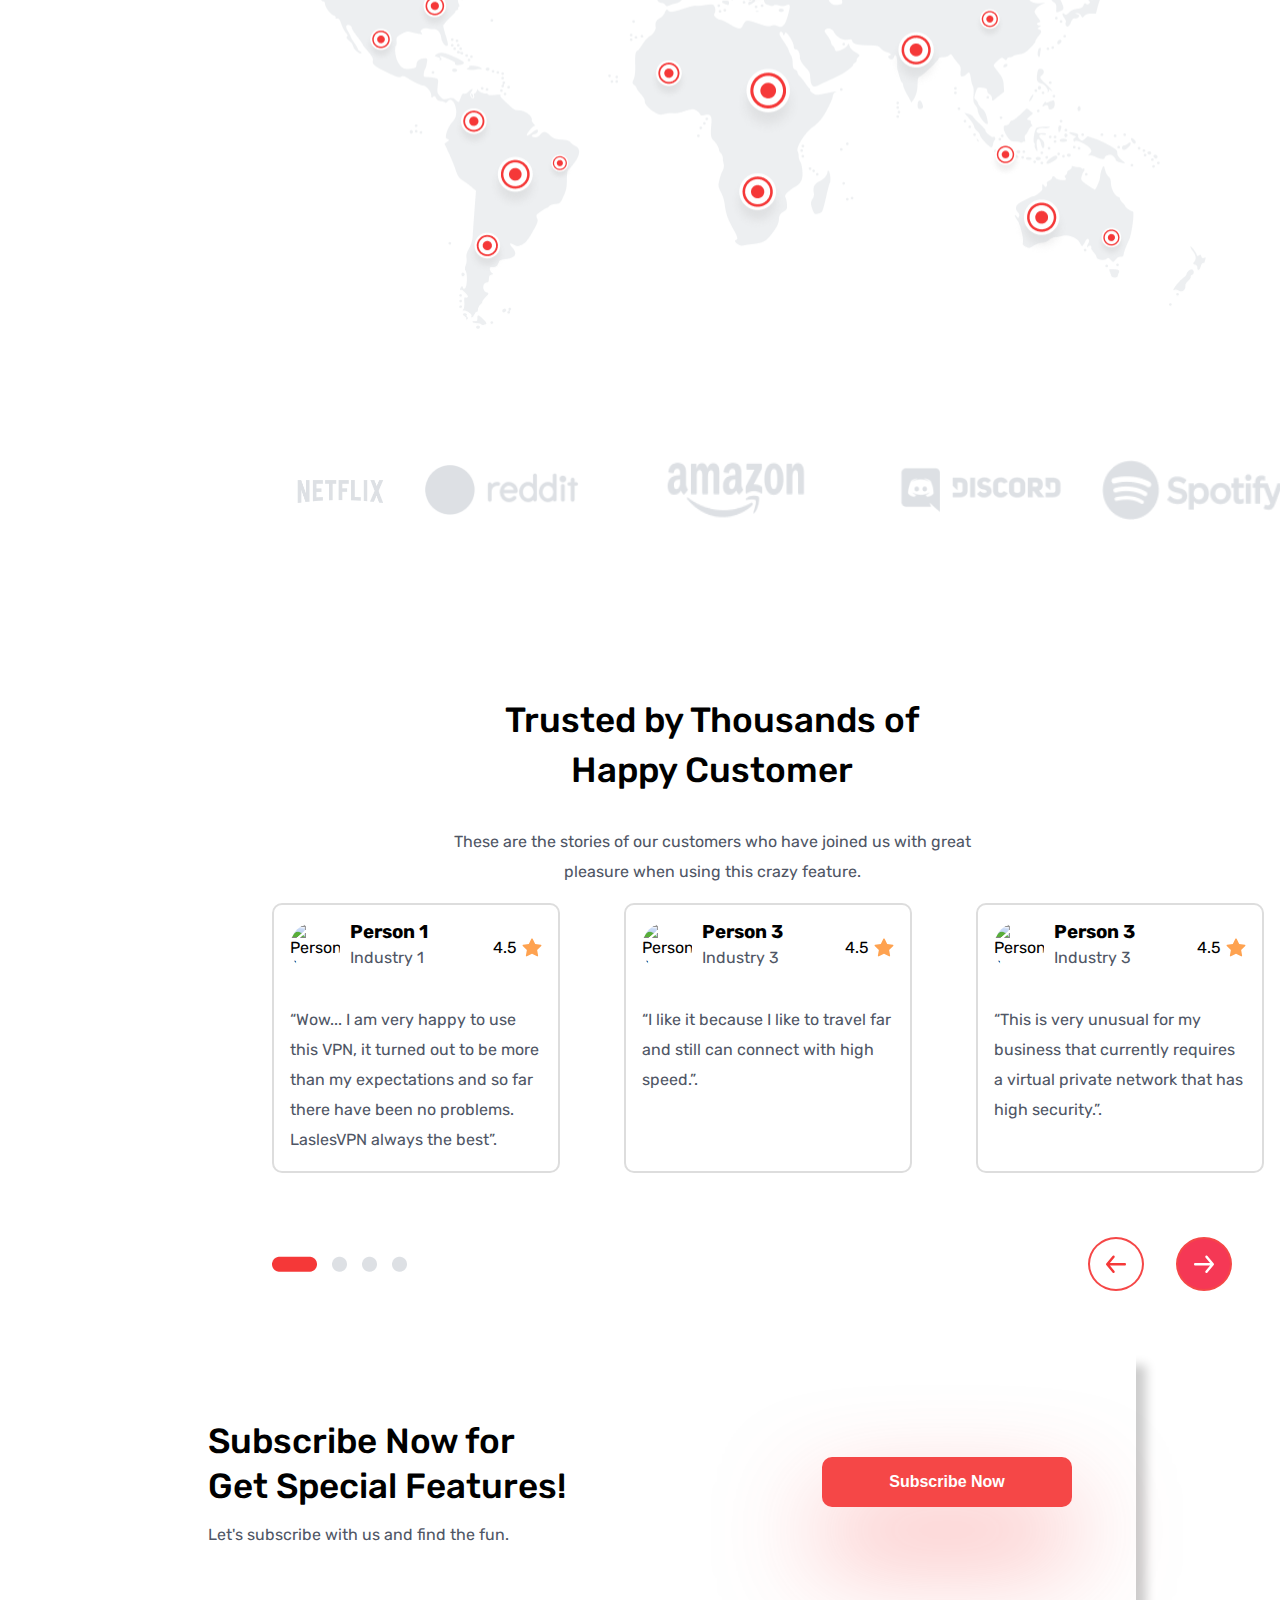
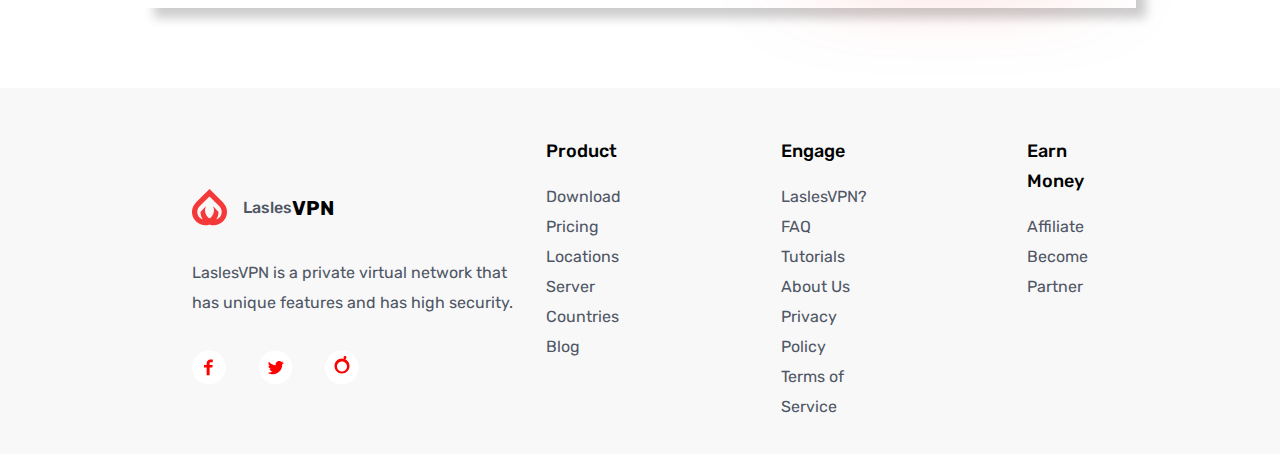
==== commit e73036a1: "Completion of Landing page" ====
--- a/index.html
+++ b/index.html
@@ -260,6 +260,67 @@
             </div>
         </section>
     </div>
+
+    <section class="subscribe">
+        <div class="content">
+            <div class="content-left">
+                <h1>Subscribe Now for <br> Get Special Features!</h1>
+                <p>Let's subscribe with us and find the fun.</p>
+            </div>
+            
+                <button class="get-started">Subscribe Now</button>
+           
+        </div>
+    </section>
+
+    <footer>
+        <div class="footer-container">
+            <div class="left-section">
+                <div class="logowrapper">
+                    <img src="./images/logo.svg" alt="" srcset="">
+                    <p><span class="lasles">Lasles</span><div class="vpn">vpn</div></p>
+                </div>
+                <p>LaslesVPN is a private virtual network that <br> has unique features and has high security.</p>
+                <div class="icon-holder">
+                    <img src="./images/facebook.svg" alt="" srcset="">
+                    <img src="./images/twitter.svg" alt="" srcset="">
+                    <img src="./images/insta.svg" alt="" srcset="">
+                </div>
+            </div>
+            <div class="right-section">
+                <div class="footer-links">
+                    <h3 class="link-header">Product</h3>
+                    <ul>
+                        <li>Download</li>
+                        <li>Pricing</li>
+                        <li>Locations</li>
+                        <li>Server</li>
+                        <li>Countries</li>
+                        <li>Blog</li>
+                    </ul>
+                </div>
+                <div class="footer-links">
+                    <h3 class="link-header">Engage</h3>
+                    <ul>
+                        <li>LaslesVPN?</li>
+                        <li>FAQ</li>
+                        <li>Tutorials</li>
+                        <li>About Us</li>
+                        <li>Privacy Policy</li>
+                        <li>Terms of Service</li>
+                    </ul>
+                </div>
+                <div class="footer-links">
+                    <h3 class="link-header">Earn Money</h3>
+                    <ul>
+                        <li>Affiliate</li>
+                        <li>Become Partner</li>
+        
+                    </ul>
+                </div>                
+            </div>
+        </div>
+    </footer>
 </body>
 </html>
 
--- a/css/styles.css
+++ b/css/styles.css
@@ -13,6 +13,7 @@
 }
 body{
     font-family: 'Rubik',sans-serif;
+   
 }
 
 .container{
@@ -302,11 +303,15 @@
 }
 
 .testimonial-box {
-    border: 1px solid #DDDDDD;
+    border: 2px solid #DDDDDD;
     border-radius: 10px;
     padding: 1rem;
     margin: 1rem;
     width: 33%;
+}
+
+.testimonial-box:hover{
+    border-color: #F53855;
 }
 
 .testimonial-header {
@@ -378,6 +383,77 @@
 
 }
 
-
-
-
+.content{
+    display: flex;
+    justify-content: space-between;
+    align-items: center;
+    box-shadow: 10px 10px 10px rgba(0,0,0,0.2);
+    margin: 4rem 9rem;
+    padding: 4rem;
+}
+
+
+.content-left h1{
+
+    font-size: 35px;
+    font-weight: 500;
+    line-height: 45px;
+    text-align: left;
+    padding-bottom: 1rem;
+
+}
+
+.content-left p{
+    color: #4F5665;
+}
+
+.content .get-started{
+    padding: 1rem;
+    display: inline-block;
+    height: 50px;
+}
+
+footer{
+    background-color: #f8f8f8;
+}
+
+.footer-container{  
+
+    margin: 5rem 10rem 0rem 10rem;
+    padding: 2rem;
+    display: flex;
+    justify-content: space-between;
+    align-items: center;
+
+}
+
+.icon-holder{
+
+    display: flex;
+    gap: 2rem;
+}
+
+.right-section{
+    display: flex;
+   gap: 10rem;
+}
+
+.link-header{
+   
+    font-size: 18px;
+    font-weight: 500;
+    line-height: 30px;
+    margin-bottom: 1rem;
+    margin-top: 1rem;
+}
+
+.footer-links ul li{
+
+    font-size: 16px;
+    font-weight: 400;
+    line-height: 30px;
+    color: #4F5665;
+
+
+}
+
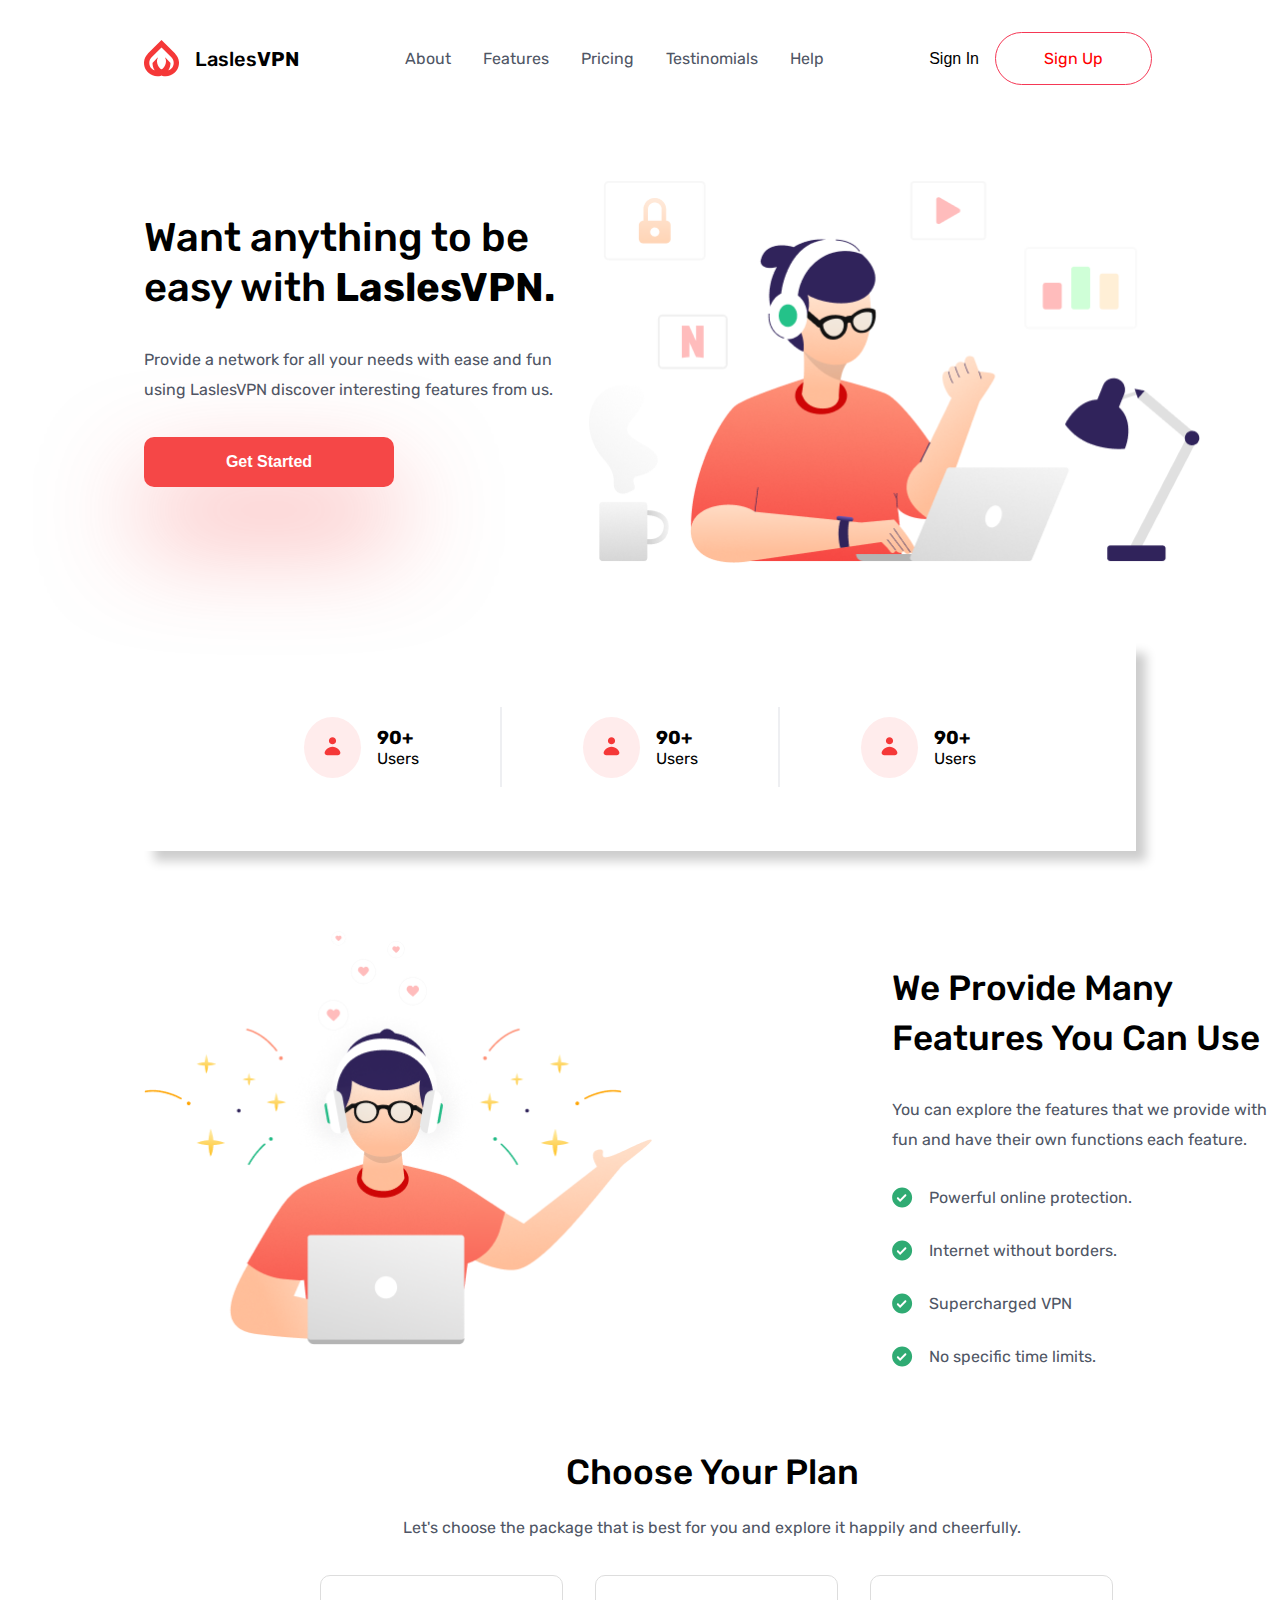
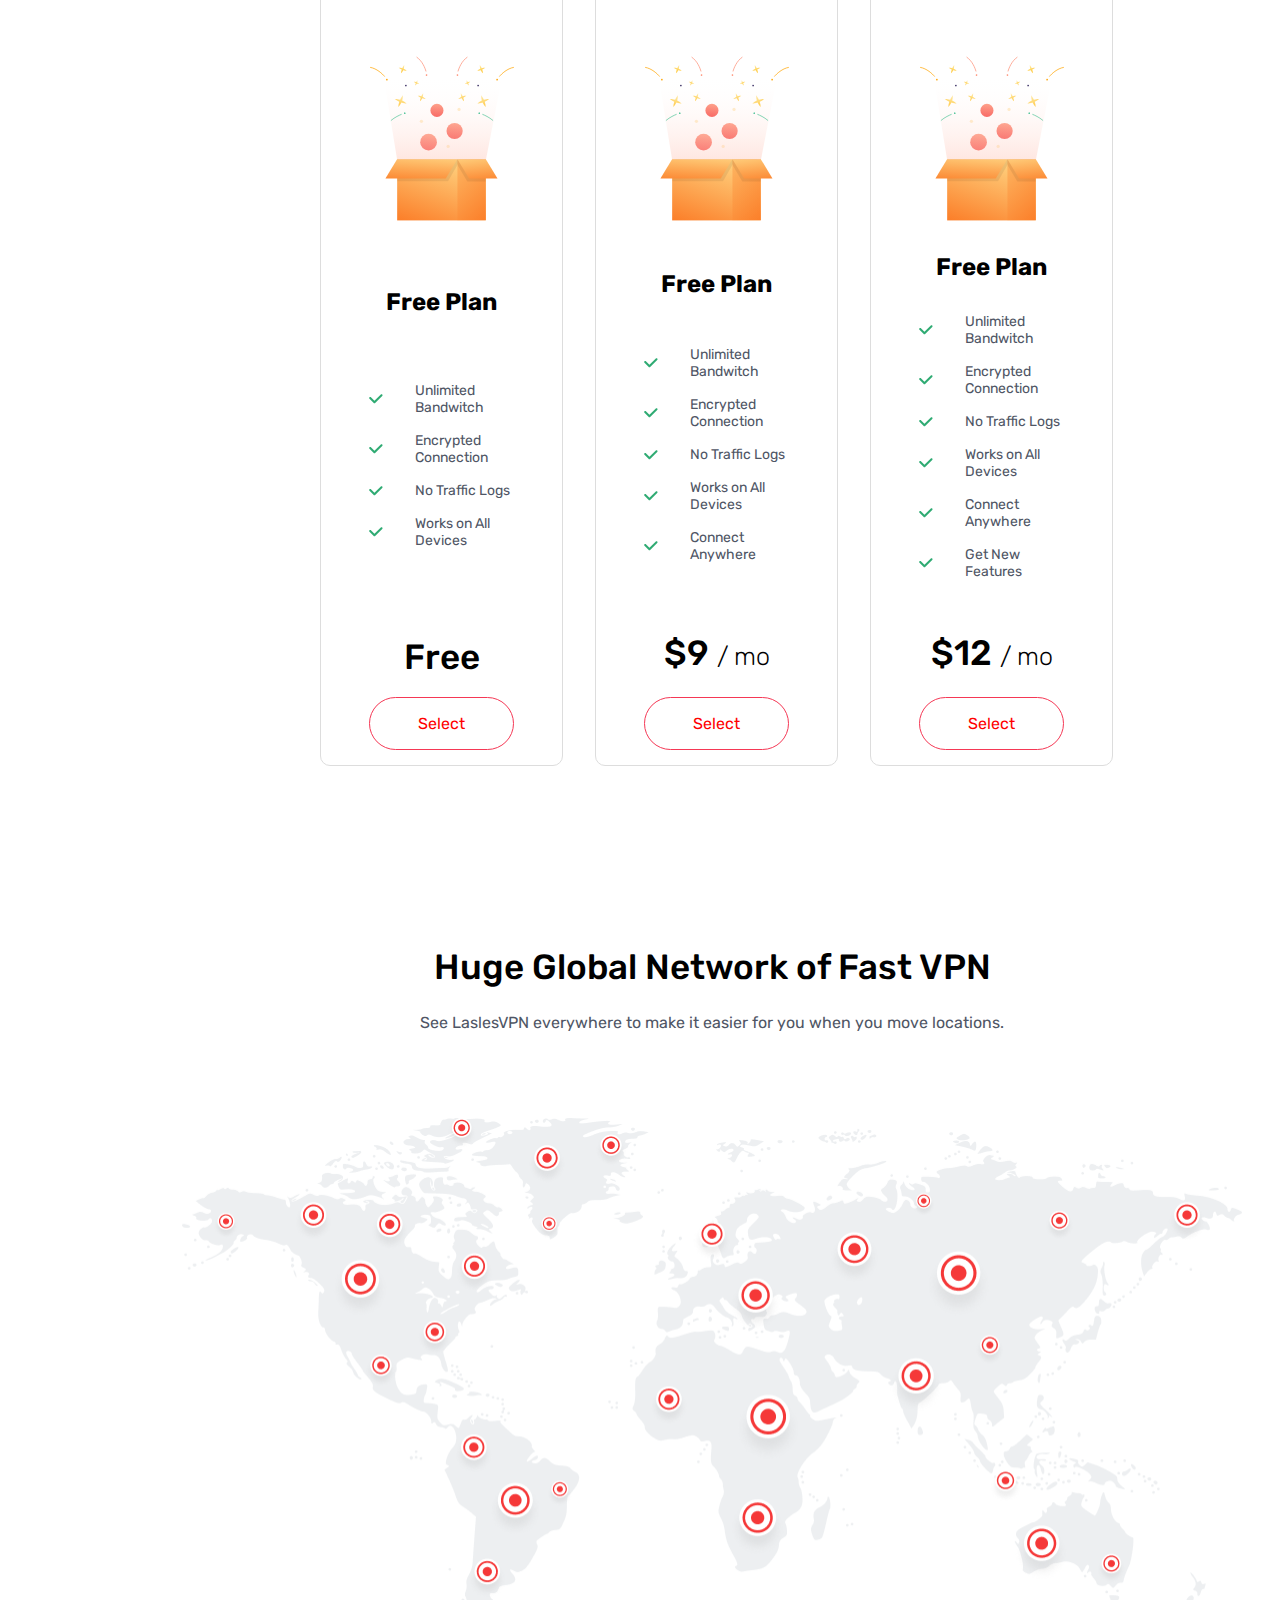
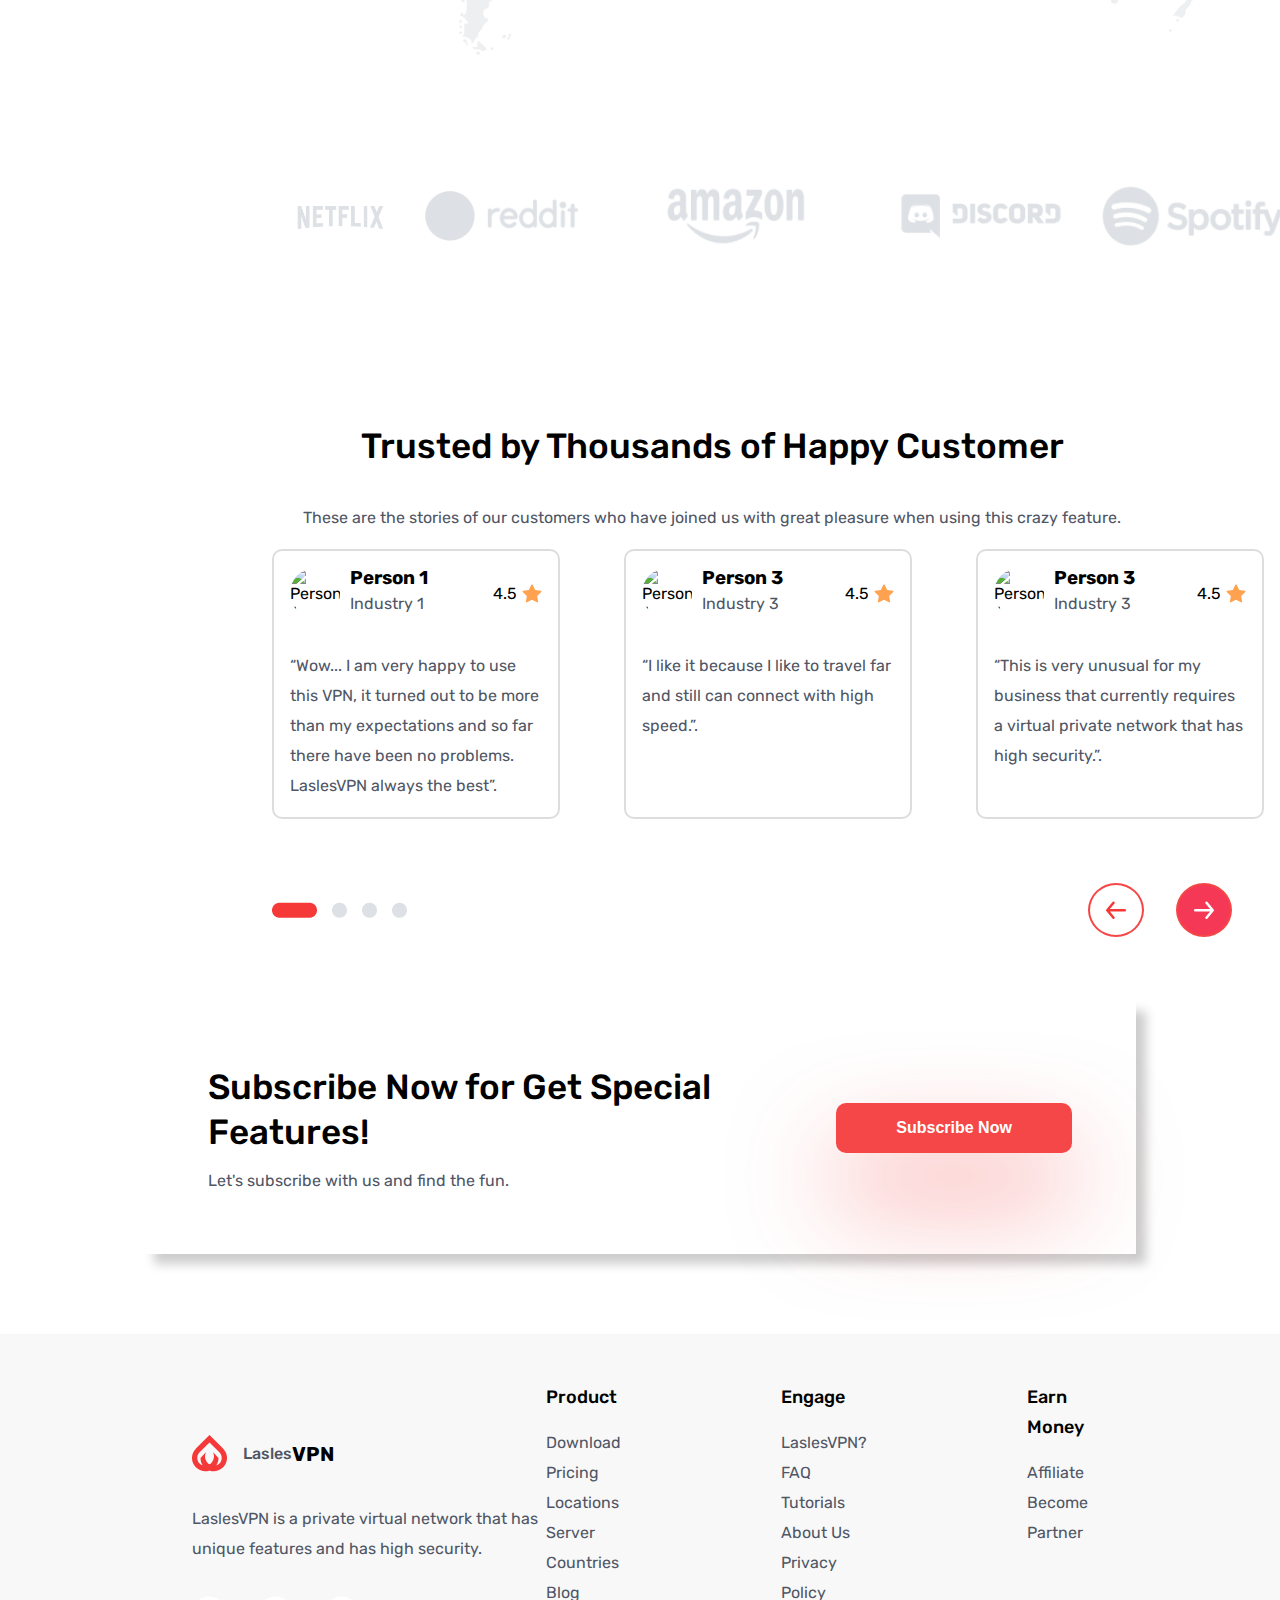
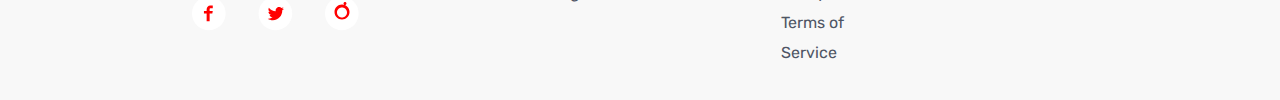
==== commit 103e6089: "Hero section responsive" ====
--- a/index.html
+++ b/index.html
@@ -33,8 +33,8 @@
 
         <div class="hero">
             <div class="left-section">
-                <h1>Want anything to be <br> easy with <span class="bolder">LaslesVPN.</span> </h1>
-                <p>Provide a network for all your needs with ease and fun using LaslesVPN <br> discover interesting features from us.</p>
+                <h1>Want anything to be  easy with <span class="bolder">LaslesVPN.</span> </h1>
+                <p>Provide a network for all your needs with ease and fun using LaslesVPN  discover interesting features from us.</p>
                 <button class="get-started">get started</button>
             </div>
             <div class="right-section">
@@ -81,8 +81,8 @@
                 <img src="./images/services.png" alt="" srcset="" height="414" width="508">
             </div>
             <div class="left-section">
-                <h2>We Provide Many <br> Features You Can Use</h2>
-                <p>You can explore the features that we provide with fun <br> and have their own functions each feature.</p>
+                <h2>We Provide Many  Features You Can Use</h2>
+                <p>You can explore the features that we provide with fun  and have their own functions each feature.</p>
                 <div class="points">
                     <img src="./images/check.svg" alt="" srcset=""> <p>Powerful online protection.</p>
                 </div>
@@ -102,7 +102,7 @@
 
         <section class="plans">
             <h1>Choose Your Plan</h1>
-            <p>Let's choose the package that is best for you and explore it happily and <br>cheerfully.</p>
+            <p>Let's choose the package that is best for you and explore it happily and cheerfully.</p>
 
             <div class="cards-container">
                 <div class="cards">
@@ -166,8 +166,8 @@
         <!-- Network Section -->
 
         <section class="network">
-            <h1>Huge Global Network <br> of Fast VPN</h1>
-            <p>See LaslesVPN everywhere to make it easier for you when you move <br> locations.</p>
+            <h1>Huge Global Network  of Fast VPN</h1>
+            <p>See LaslesVPN everywhere to make it easier for you when you move  locations.</p>
             <div style="text-align: center;">
                 <img src="./images/Huge Global.png" alt="" width="1060" height="537">
             </div>
@@ -186,8 +186,8 @@
         <!-- Testimonials Section -->
 
         <section class="testimonials">
-            <h1>Trusted by Thousands of <br> Happy Customer</h1>
-            <p>These are the stories of our customers who have joined us with great <br> pleasure when using this crazy feature.</p>
+            <h1>Trusted by Thousands of  Happy Customer</h1>
+            <p>These are the stories of our customers who have joined us with great  pleasure when using this crazy feature.</p>
 
             <div class="feedback-container">
                 <!-- Testimonial 1 -->
@@ -264,7 +264,7 @@
     <section class="subscribe">
         <div class="content">
             <div class="content-left">
-                <h1>Subscribe Now for <br> Get Special Features!</h1>
+                <h1>Subscribe Now for  Get Special Features!</h1>
                 <p>Let's subscribe with us and find the fun.</p>
             </div>
             
@@ -280,7 +280,7 @@
                     <img src="./images/logo.svg" alt="" srcset="">
                     <p><span class="lasles">Lasles</span><div class="vpn">vpn</div></p>
                 </div>
-                <p>LaslesVPN is a private virtual network that <br> has unique features and has high security.</p>
+                <p>LaslesVPN is a private virtual network that  has unique features and has high security.</p>
                 <div class="icon-holder">
                     <img src="./images/facebook.svg" alt="" srcset="">
                     <img src="./images/twitter.svg" alt="" srcset="">
--- a/css/styles.css
+++ b/css/styles.css
@@ -457,3 +457,28 @@
 
 }
 
+@media screen and (max-width:1365px){
+
+    .left-section h1{
+        font-weight: 500;
+        font-size: 40px;
+        line-height: 50px;
+    }
+
+ 
+}
+
+@media screen and (max-width:1025px) {
+
+
+    .hero{
+        flex-direction: column;
+        gap: 4rem;
+    }
+
+    .left-section, .right-section{
+        width: 100%;
+        text-align: center;
+        align-items: center;
+    }
+}